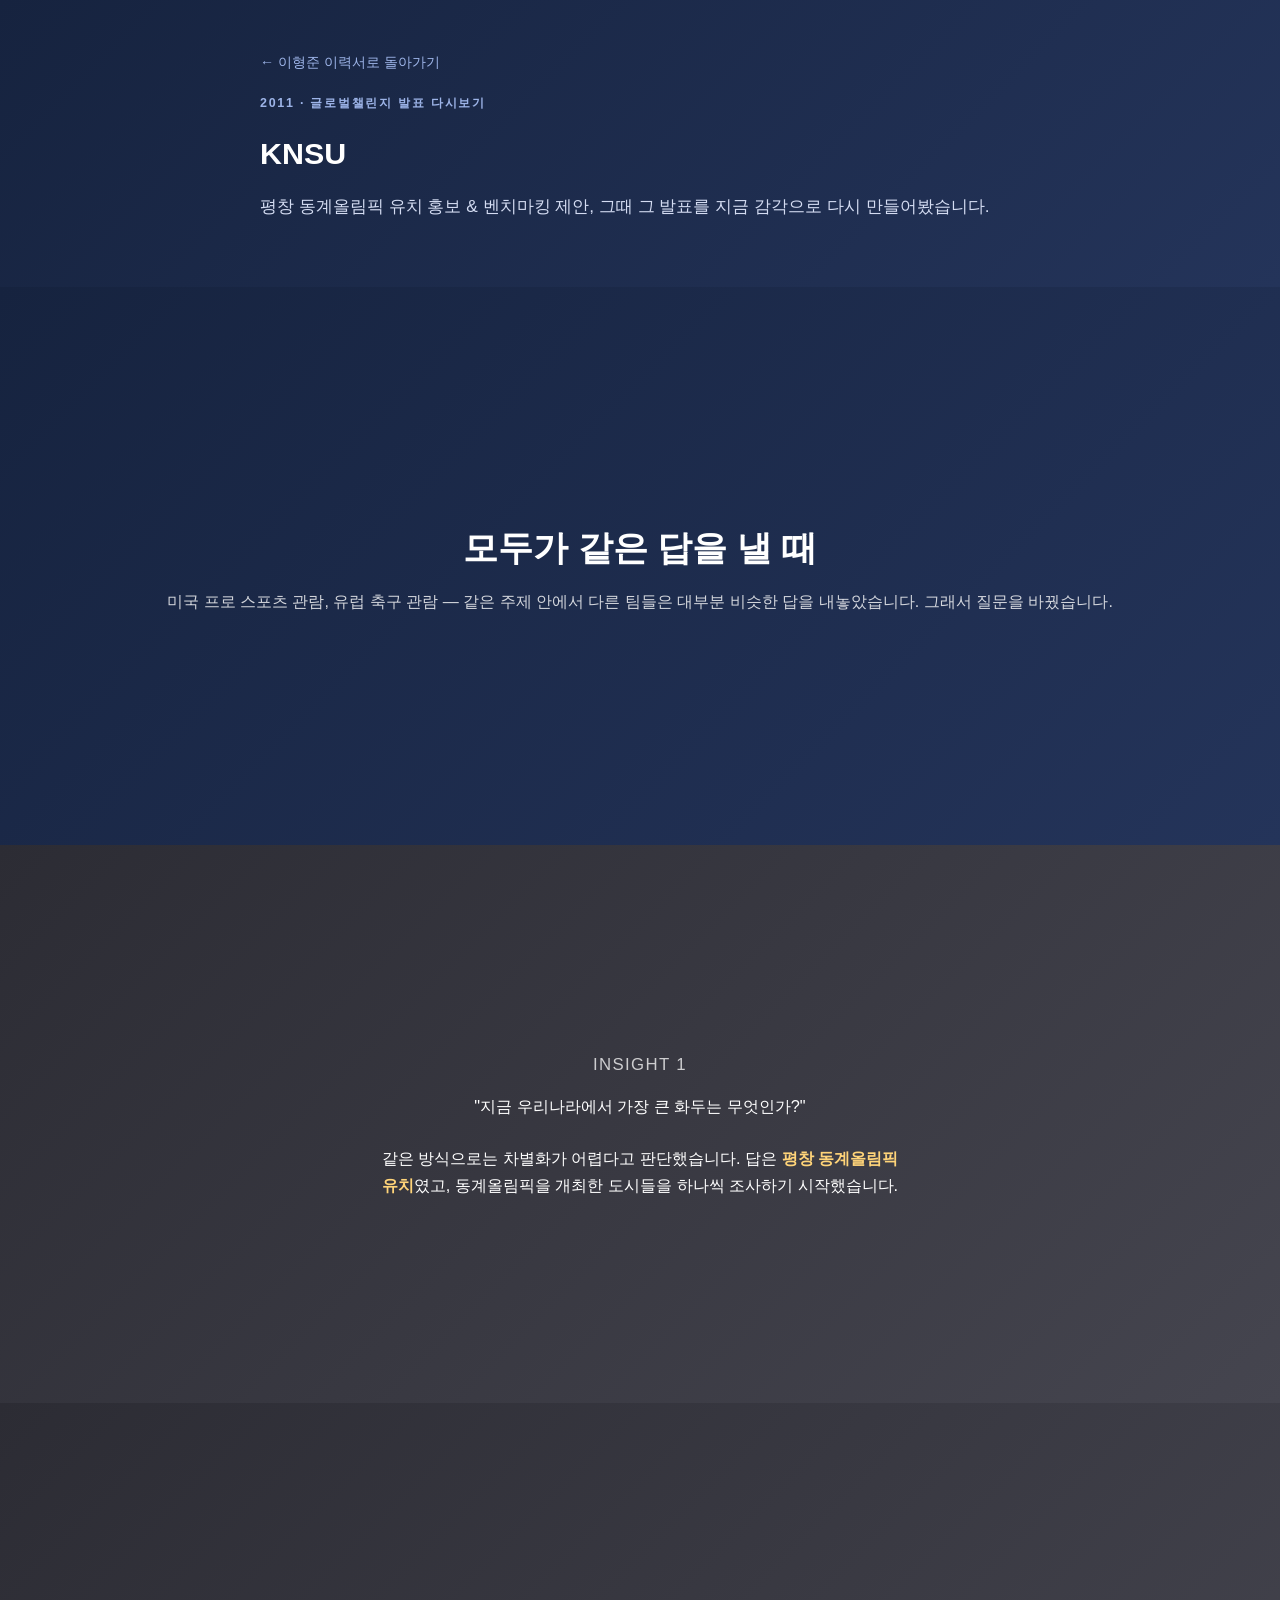
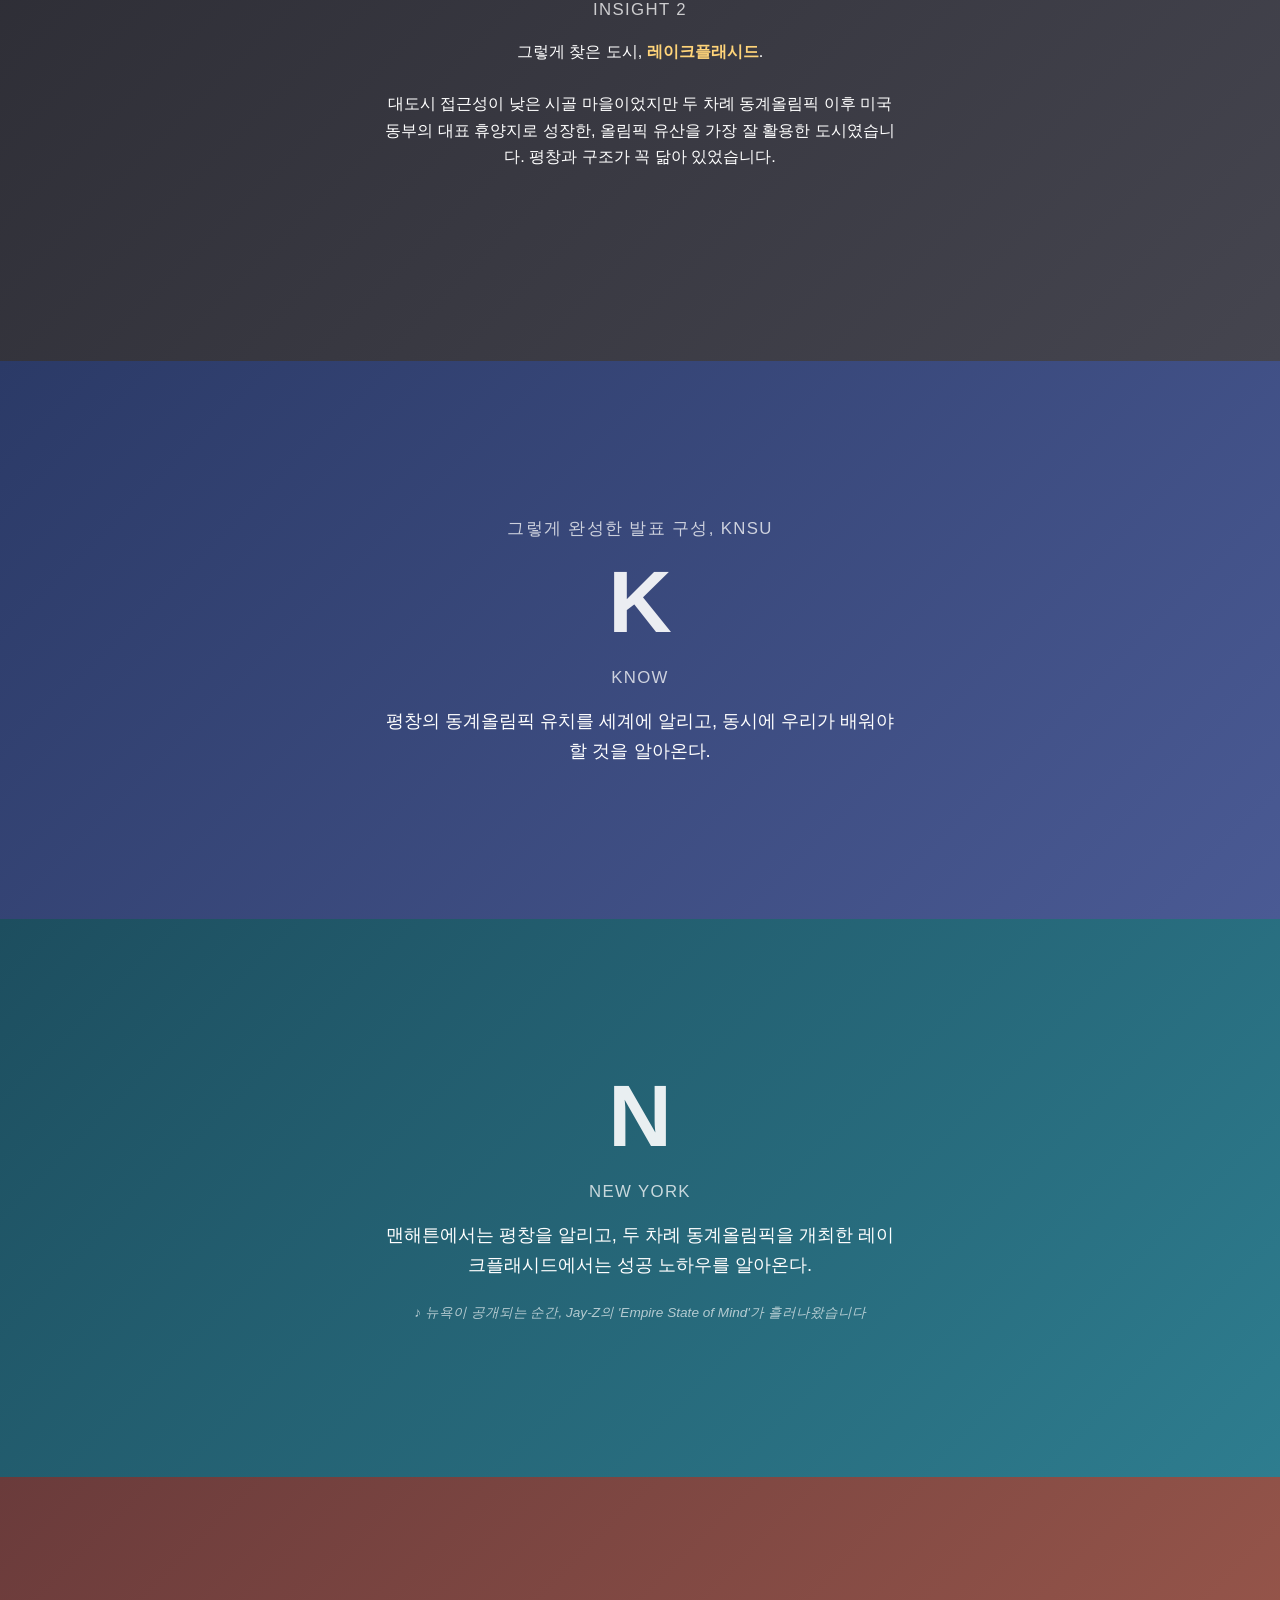
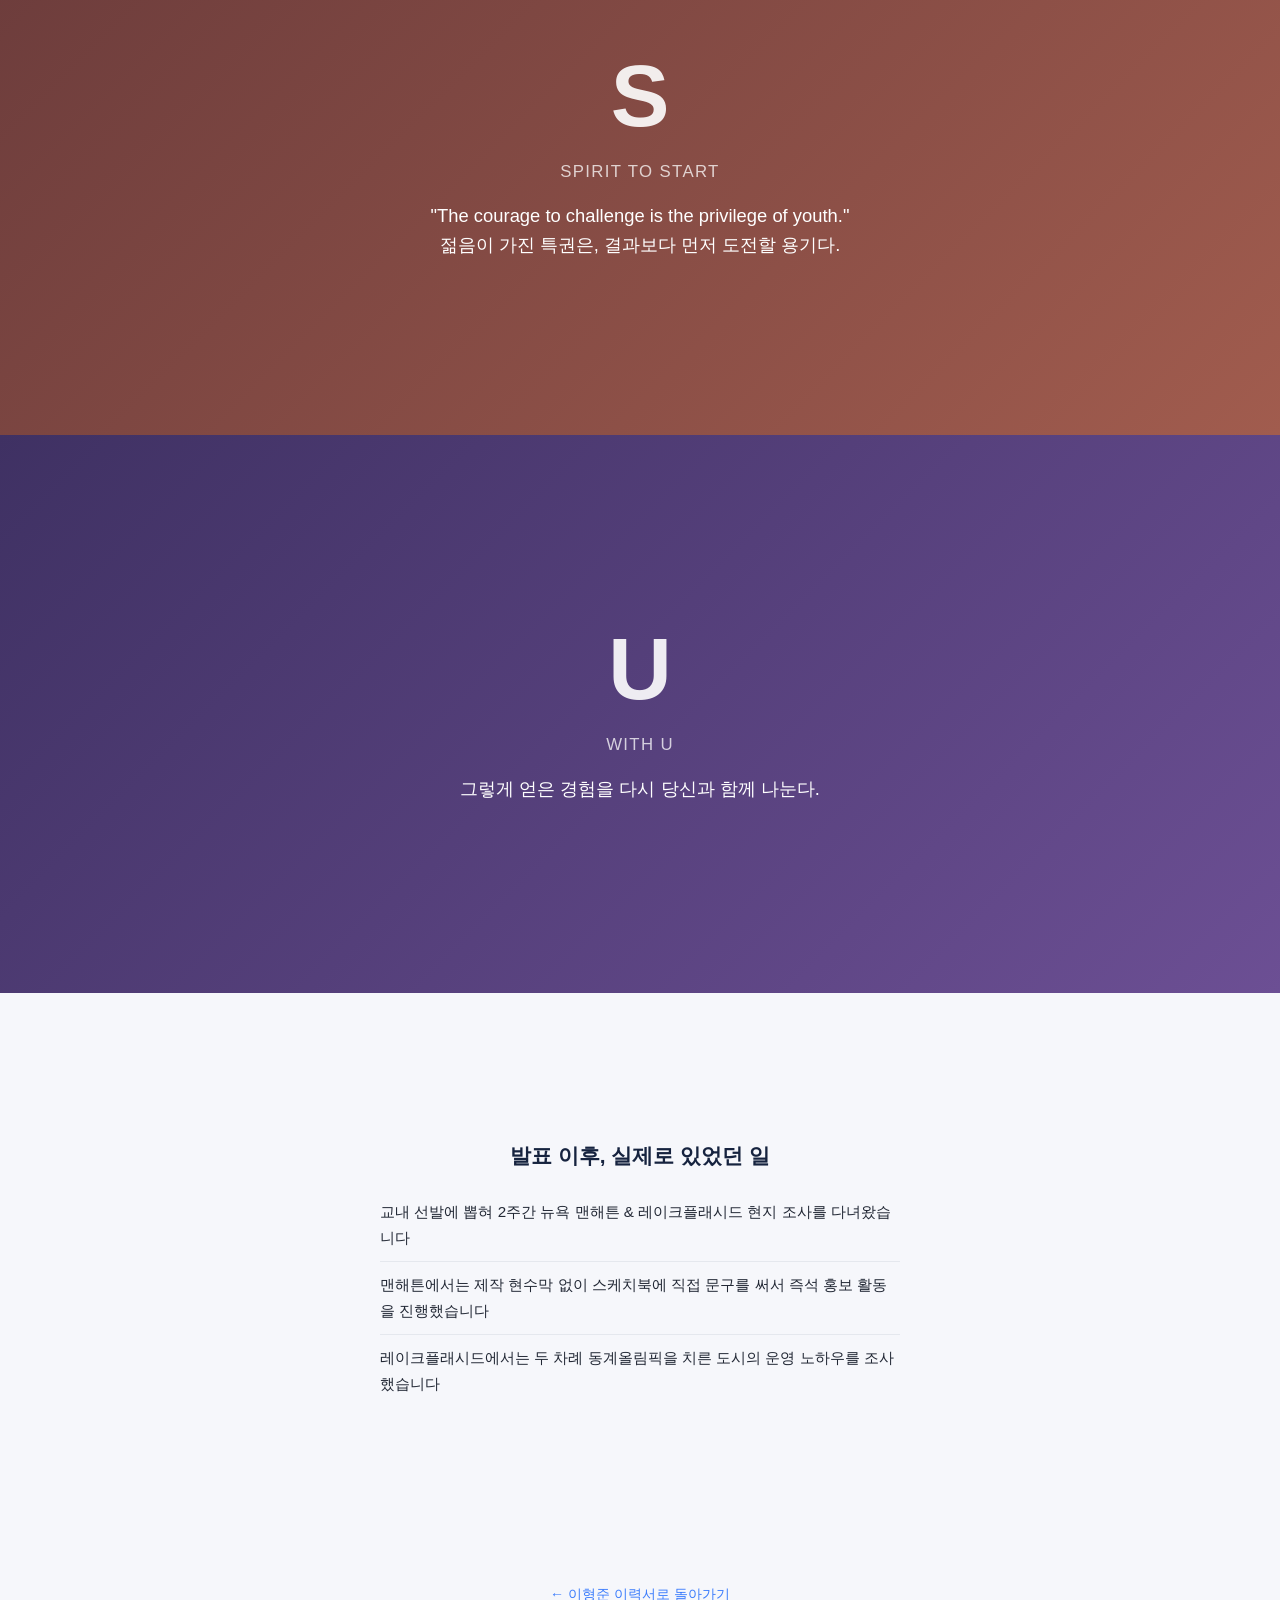
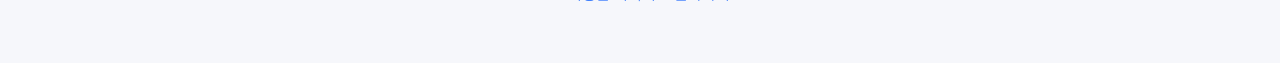
==== projects/knsu-pitch.html @ a3340978 "Insight 1 문단 줄바꿈 어색함 수정 (자연 흐름으로 되돌림) Co-Authored-By: Claude Sonnet 5 <noreply@anthropic.com>" ====
<!DOCTYPE html>
<html lang="ko">
<head>
<meta charset="UTF-8">
<meta name="viewport" content="width=device-width, initial-scale=1.0">
<title>KNSU 발표 다시보기 - 이형준</title>
<link rel="stylesheet" href="../style.css">
<style>
    .slide-deck {
        display: flex;
        flex-direction: column;
    }

    .slide {
        min-height: 62vh;
        display: flex;
        flex-direction: column;
        align-items: center;
        justify-content: center;
        text-align: center;
        padding: 60px 24px;
        color: #fff;
    }

    .slide-letter {
        font-size: 5.5rem;
        font-weight: 900;
        line-height: 1;
        margin-bottom: 18px;
        opacity: 0.9;
    }

    .slide-word {
        font-size: 1.05rem;
        letter-spacing: 0.08em;
        text-transform: uppercase;
        opacity: 0.75;
        margin-bottom: 14px;
    }

    .slide-desc {
        max-width: 520px;
        font-size: 1.15rem;
        line-height: 1.6;
    }

    .slide-caption {
        margin-top: 22px;
        font-size: 0.85rem;
        opacity: 0.65;
        font-style: italic;
    }

    .slide-title {
        background: linear-gradient(135deg, #16233f 0%, #24345a 100%);
    }

    .slide-title h1 {
        font-size: 2.2rem;
        font-weight: 800;
        margin-bottom: 10px;
    }

    .slide-title p {
        opacity: 0.8;
        font-size: 1rem;
    }

    .slide-insight { background: linear-gradient(135deg, #2c2c34 0%, #45454f 100%); }
    .slide-insight .slide-desc { font-size: 1.02rem; }
    .slide-insight .slide-desc strong { color: #ffd479; }

    .slide-k { background: linear-gradient(135deg, #2b3a67 0%, #4a5a94 100%); }
    .slide-n { background: linear-gradient(135deg, #1d4e5f 0%, #2e7d8f 100%); }
    .slide-s { background: linear-gradient(135deg, #6a3b3b 0%, #a15c4e 100%); }
    .slide-u { background: linear-gradient(135deg, #3f3163 0%, #6c4f94 100%); }

    .slide-outro {
        background: var(--bg);
        color: var(--text);
    }

    .slide-outro h2 {
        font-size: 1.3rem;
        color: var(--navy);
        margin-bottom: 16px;
    }

    .slide-outro ul {
        text-align: left;
        max-width: 520px;
        margin: 0 auto;
        list-style: none;
    }

    .slide-outro li {
        padding: 10px 0;
        border-bottom: 1px solid var(--line);
        font-size: 0.95rem;
    }

    .slide-outro li:last-child {
        border-bottom: none;
    }
</style>
</head>
<body>

<header class="hero hero-sub">
    <div class="hero-inner">
        <a href="../index.html" class="back-link">← 이형준 이력서로 돌아가기</a>
        <p class="eyebrow">2011 · 글로벌챌린지 발표 다시보기</p>
        <h1>KNSU</h1>
        <p class="tagline">평창 동계올림픽 유치 홍보 &amp; 벤치마킹 제안, 그때 그 발표를 지금 감각으로 다시 만들어봤습니다.</p>
    </div>
</header>

<main class="slide-deck" style="max-width: none; padding: 0;">

    <section class="slide slide-title">
        <h1>모두가 같은 답을 낼 때</h1>
        <p>미국 프로 스포츠 관람, 유럽 축구 관람 — 같은 주제 안에서 다른 팀들은 대부분 비슷한 답을 내놓았습니다. 그래서 질문을 바꿨습니다.</p>
    </section>

    <section class="slide slide-insight">
        <p class="slide-word">Insight 1</p>
        <p class="slide-desc">
            "지금 우리나라에서 가장 큰 화두는 무엇인가?"<br><br>
            같은 방식으로는 차별화가 어렵다고 판단했습니다. 답은 <strong>평창 동계올림픽 유치</strong>였고,
            동계올림픽을 개최한 도시들을 하나씩 조사하기 시작했습니다.
        </p>
    </section>

    <section class="slide slide-insight">
        <p class="slide-word">Insight 2</p>
        <p class="slide-desc">
            그렇게 찾은 도시, <strong>레이크플래시드</strong>.<br><br>
            대도시 접근성이 낮은 시골 마을이었지만 두 차례 동계올림픽 이후 미국 동부의 대표 휴양지로 성장한,
            올림픽 유산을 가장 잘 활용한 도시였습니다. 평창과 구조가 꼭 닮아 있었습니다.
        </p>
    </section>

    <section class="slide slide-k">
        <p class="slide-word">그렇게 완성한 발표 구성, KNSU</p>
        <div class="slide-letter">K</div>
        <p class="slide-word">Know</p>
        <p class="slide-desc">평창의 동계올림픽 유치를 세계에 알리고, 동시에 우리가 배워야 할 것을 알아온다.</p>
    </section>

    <section class="slide slide-n">
        <div class="slide-letter">N</div>
        <p class="slide-word">New York</p>
        <p class="slide-desc">맨해튼에서는 평창을 알리고, 두 차례 동계올림픽을 개최한 레이크플래시드에서는 성공 노하우를 알아온다.</p>
        <p class="slide-caption">♪ 뉴욕이 공개되는 순간, Jay-Z의 'Empire State of Mind'가 흘러나왔습니다</p>
    </section>

    <section class="slide slide-s">
        <div class="slide-letter">S</div>
        <p class="slide-word">Spirit to Start</p>
        <p class="slide-desc">"The courage to challenge is the privilege of youth."<br>젊음이 가진 특권은, 결과보다 먼저 도전할 용기다.</p>
    </section>

    <section class="slide slide-u">
        <div class="slide-letter">U</div>
        <p class="slide-word">With U</p>
        <p class="slide-desc">그렇게 얻은 경험을 다시 당신과 함께 나눈다.</p>
    </section>

    <section class="slide slide-outro">
        <h2>발표 이후, 실제로 있었던 일</h2>
        <ul>
            <li>교내 선발에 뽑혀 2주간 뉴욕 맨해튼 &amp; 레이크플래시드 현지 조사를 다녀왔습니다</li>
            <li>맨해튼에서는 제작 현수막 없이 스케치북에 직접 문구를 써서 즉석 홍보 활동을 진행했습니다</li>
            <li>레이크플래시드에서는 두 차례 동계올림픽을 치른 도시의 운영 노하우를 조사했습니다</li>
        </ul>
    </section>

</main>

<footer>
    <p><a href="../index.html">← 이형준 이력서로 돌아가기</a></p>
</footer>

</body>
</html>
---- style.css ----
/* style.css */

:root {
    --navy: #16233f;
    --navy-light: #24345a;
    --accent: #3d7dfc;
    --accent-soft: #eaf0ff;
    --text: #222835;
    --muted: #6b7280;
    --line: #e5e8ee;
    --bg: #f6f7fb;
}

* {
    box-sizing: border-box;
    margin: 0;
    padding: 0;
}

body {
    font-family: 'Pretendard', -apple-system, BlinkMacSystemFont, 'Malgun Gothic', sans-serif;
    line-height: 1.7;
    color: var(--text);
    background: var(--bg);
}

main, footer, .hero-inner {
    max-width: 760px;
    margin: 0 auto;
}

/* Hero */
.hero {
    background: linear-gradient(135deg, var(--navy) 0%, var(--navy-light) 100%);
    color: #fff;
    padding: 72px 24px 56px;
}

.eyebrow {
    letter-spacing: 0.14em;
    font-size: 0.78rem;
    font-weight: 700;
    color: #9db4e8;
    margin-bottom: 14px;
}

.hero h1 {
    font-size: 2.4rem;
    font-weight: 800;
    margin-bottom: 12px;
}

.tagline {
    font-size: 1.08rem;
    color: #d4dcf2;
    margin-bottom: 26px;
}

.contact-row {
    display: flex;
    flex-wrap: wrap;
    gap: 10px;
}

.contact-pill {
    display: inline-block;
    background: rgba(255,255,255,0.1);
    border: 1px solid rgba(255,255,255,0.25);
    color: #fff;
    text-decoration: none;
    padding: 8px 16px;
    border-radius: 999px;
    font-size: 0.9rem;
    transition: background 0.2s;
}

.contact-pill:hover {
    background: rgba(255,255,255,0.22);
}

/* Sub-page hero (project detail pages) */
.hero-sub {
    padding: 48px 24px 40px;
}

.back-link {
    display: inline-block;
    color: #9db4e8;
    text-decoration: none;
    font-size: 0.88rem;
    margin-bottom: 18px;
}

.back-link:hover {
    color: #fff;
}

.hero-sub h1 {
    font-size: 1.9rem;
}

/* Feature list (project detail pages) */
.feature-list {
    list-style: none;
    display: flex;
    flex-direction: column;
    gap: 14px;
}

.feature-list li {
    background: #fff;
    border: 1px solid var(--line);
    border-radius: 10px;
    padding: 16px 18px;
    font-size: 0.92rem;
    color: var(--text);
}

.feature-list li strong {
    display: block;
    color: var(--navy);
    margin-bottom: 6px;
    font-size: 0.98rem;
}

.project-image {
    width: 100%;
    height: auto;
    border-radius: 10px;
    border: 1px solid var(--line);
    margin-top: 16px;
}

/* Sections */
main {
    padding: 48px 24px 20px;
}

.section {
    margin-bottom: 52px;
}

.section h2 {
    font-size: 1.3rem;
    font-weight: 800;
    color: var(--navy);
    margin-bottom: 20px;
    padding-bottom: 10px;
    border-bottom: 2px solid var(--line);
}

.lead {
    color: var(--text);
    margin-bottom: 16px;
    font-size: 1rem;
}

.lead:last-child {
    margin-bottom: 0;
}

/* Skill tags */
.tag-list {
    list-style: none;
    display: flex;
    flex-wrap: wrap;
    gap: 10px;
}

.tag-list li {
    background: var(--accent-soft);
    color: var(--accent);
    font-weight: 600;
    font-size: 0.88rem;
    padding: 8px 14px;
    border-radius: 8px;
}

/* Project cards */
.card-grid {
    display: grid;
    grid-template-columns: repeat(2, 1fr);
    gap: 18px;
}

.card {
    background: #fff;
    border: 1px solid var(--line);
    border-radius: 12px;
    padding: 24px;
}

.card-tag {
    font-size: 0.76rem;
    font-weight: 700;
    color: var(--accent);
    text-transform: uppercase;
    letter-spacing: 0.04em;
    margin-bottom: 10px;
}

.card h3 {
    font-size: 1.08rem;
    margin-bottom: 10px;
    color: var(--navy);
}

.card p {
    font-size: 0.92rem;
    color: var(--muted);
    margin-bottom: 14px;
}

.card-link {
    color: var(--accent);
    text-decoration: none;
    font-weight: 600;
    font-size: 0.9rem;
}

.card-link:hover {
    text-decoration: underline;
}

/* Timeline */
.timeline {
    list-style: none;
    position: relative;
    padding-left: 28px;
    border-left: 2px solid var(--line);
}

.timeline-item {
    position: relative;
    padding-bottom: 36px;
}

.timeline-item:last-child {
    padding-bottom: 0;
}

.timeline-item::before {
    content: '';
    position: absolute;
    left: -34px;
    top: 4px;
    width: 10px;
    height: 10px;
    border-radius: 50%;
    background: var(--accent);
    border: 2px solid #fff;
    box-shadow: 0 0 0 2px var(--accent);
}

.timeline-origin::before {
    background: var(--muted);
    box-shadow: 0 0 0 2px var(--muted);
}

.timeline-date {
    font-size: 0.84rem;
    font-weight: 700;
    color: var(--muted);
    margin-bottom: 6px;
}

.sub-date {
    font-weight: 400;
    font-size: 0.78rem;
}

.timeline-body h3 {
    font-size: 1.08rem;
    color: var(--navy);
    margin-bottom: 10px;
}

.timeline-body h3 span {
    font-weight: 400;
    color: var(--muted);
    font-size: 0.9rem;
}

.timeline-body p {
    font-size: 0.92rem;
    color: var(--text);
}

.timeline-body .highlight {
    display: inline-block;
    background: var(--accent-soft);
    color: var(--accent);
    font-weight: 700;
    font-size: 0.84rem;
    padding: 4px 10px;
    border-radius: 6px;
    margin-bottom: 10px;
}

.timeline-body ul {
    margin-left: 18px;
    font-size: 0.92rem;
    color: var(--text);
}

.timeline-body ul li {
    margin-bottom: 6px;
}

/* Plain lists */
.plain-list {
    list-style: none;
}

.plain-list li {
    padding: 10px 0;
    border-bottom: 1px solid var(--line);
    font-size: 0.95rem;
}

.plain-list li:last-child {
    border-bottom: none;
}

.muted {
    color: var(--muted);
    font-size: 0.88rem;
}

.activity-desc {
    margin-top: 8px;
    font-size: 0.9rem;
    color: var(--text);
}

.activity-meta {
    margin-top: 12px;
    display: flex;
    flex-direction: column;
    gap: 6px;
}

.activity-meta div {
    display: flex;
    gap: 12px;
    font-size: 0.9rem;
}

.activity-meta dt {
    flex: 0 0 64px;
    color: var(--muted);
    font-weight: 700;
}

.activity-meta dd {
    color: var(--text);
}

/* Footer */
footer {
    text-align: center;
    padding: 32px 24px 56px;
    color: var(--muted);
    font-size: 0.88rem;
}

footer a {
    color: var(--accent);
    text-decoration: none;
}

/* Responsive */
@media screen and (max-width: 640px) {
    .hero {
        padding: 52px 20px 40px;
    }

    .hero h1 {
        font-size: 2rem;
    }

    main {
        padding: 36px 20px 10px;
    }

    .card-grid {
        grid-template-columns: 1fr;
    }
}
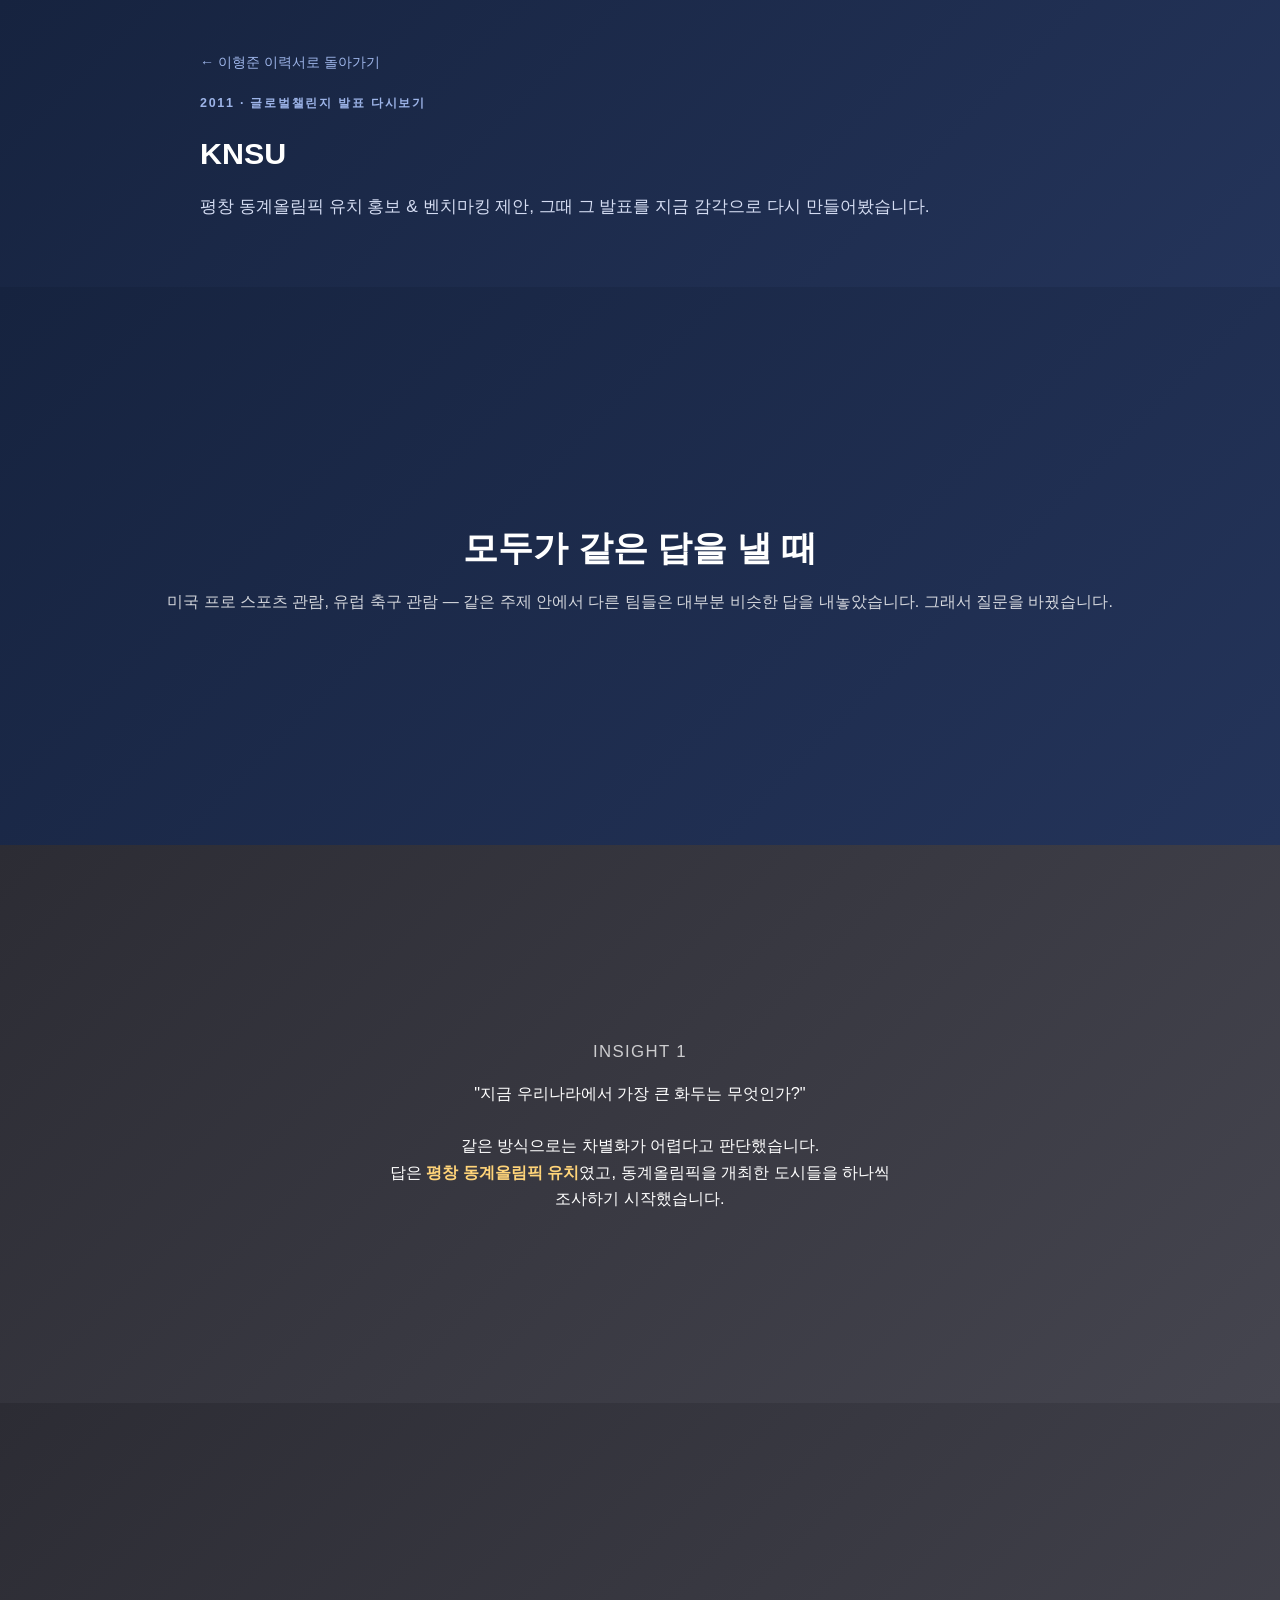
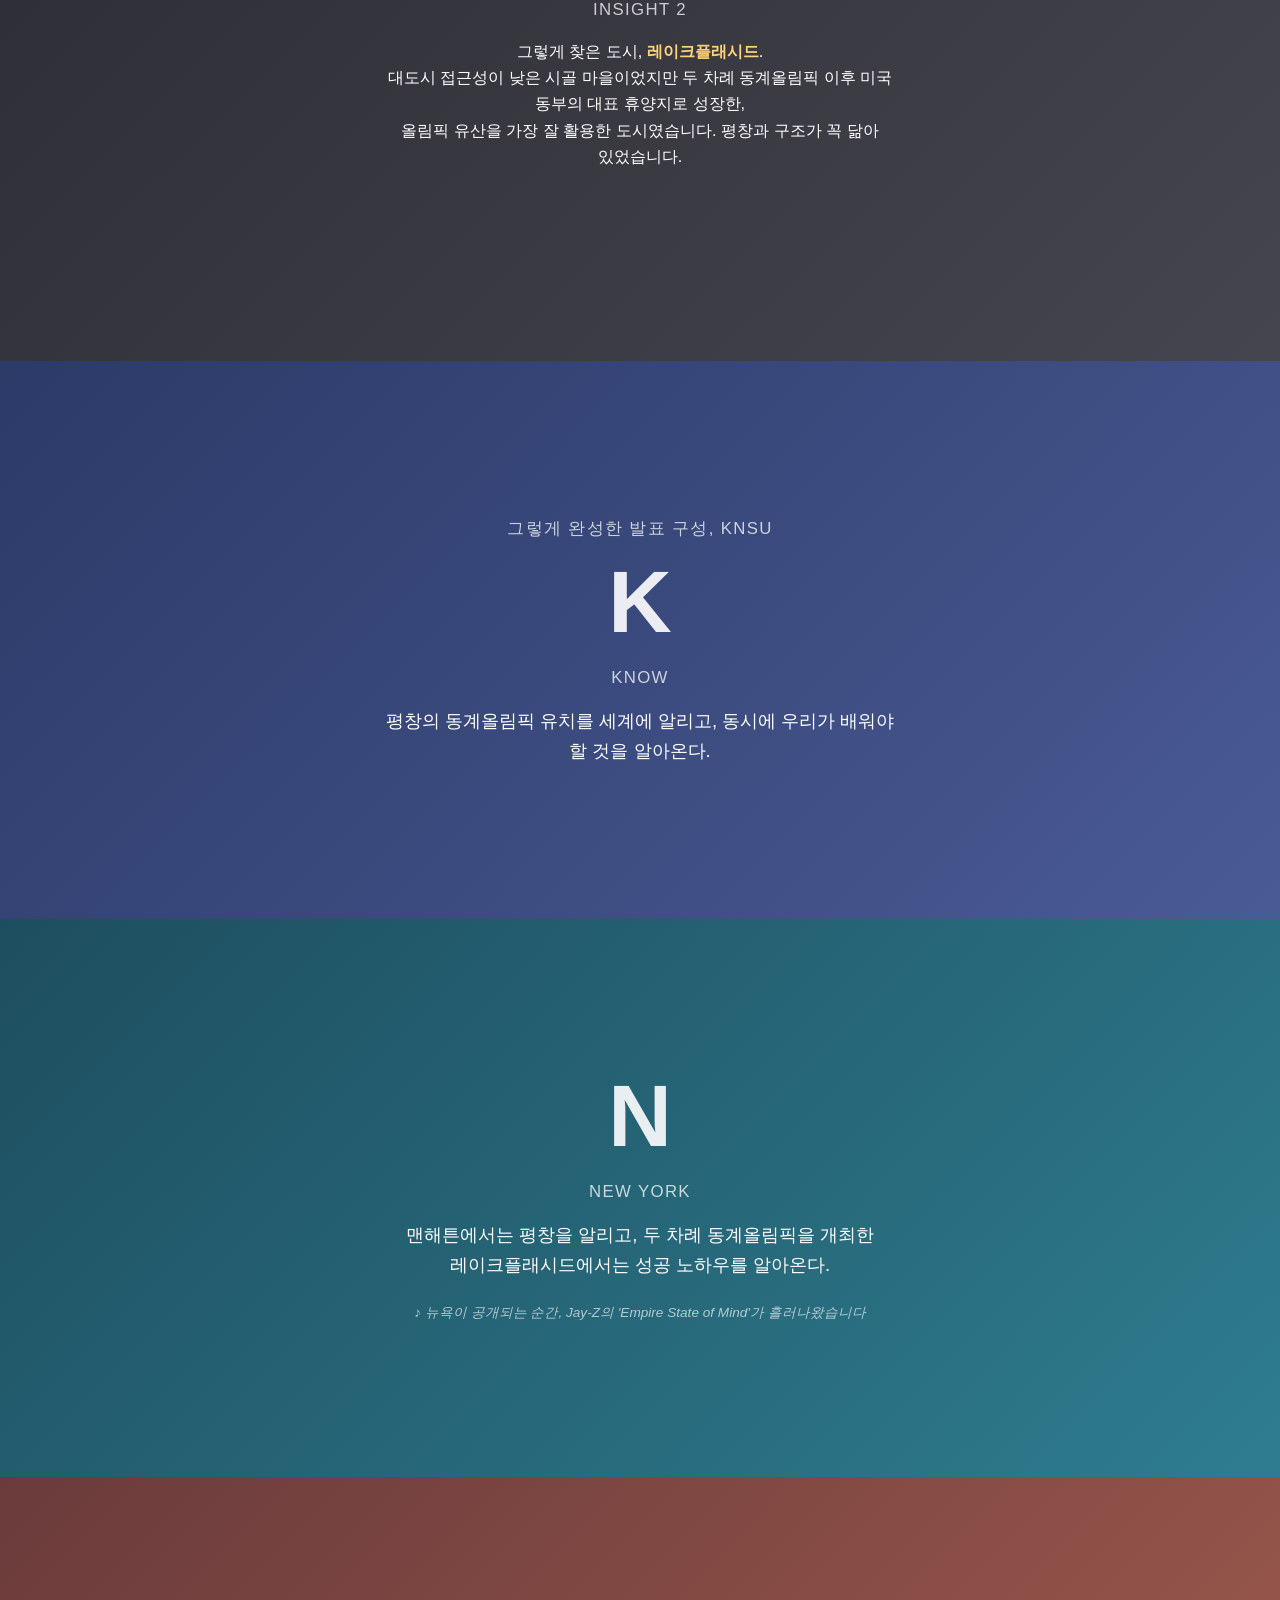
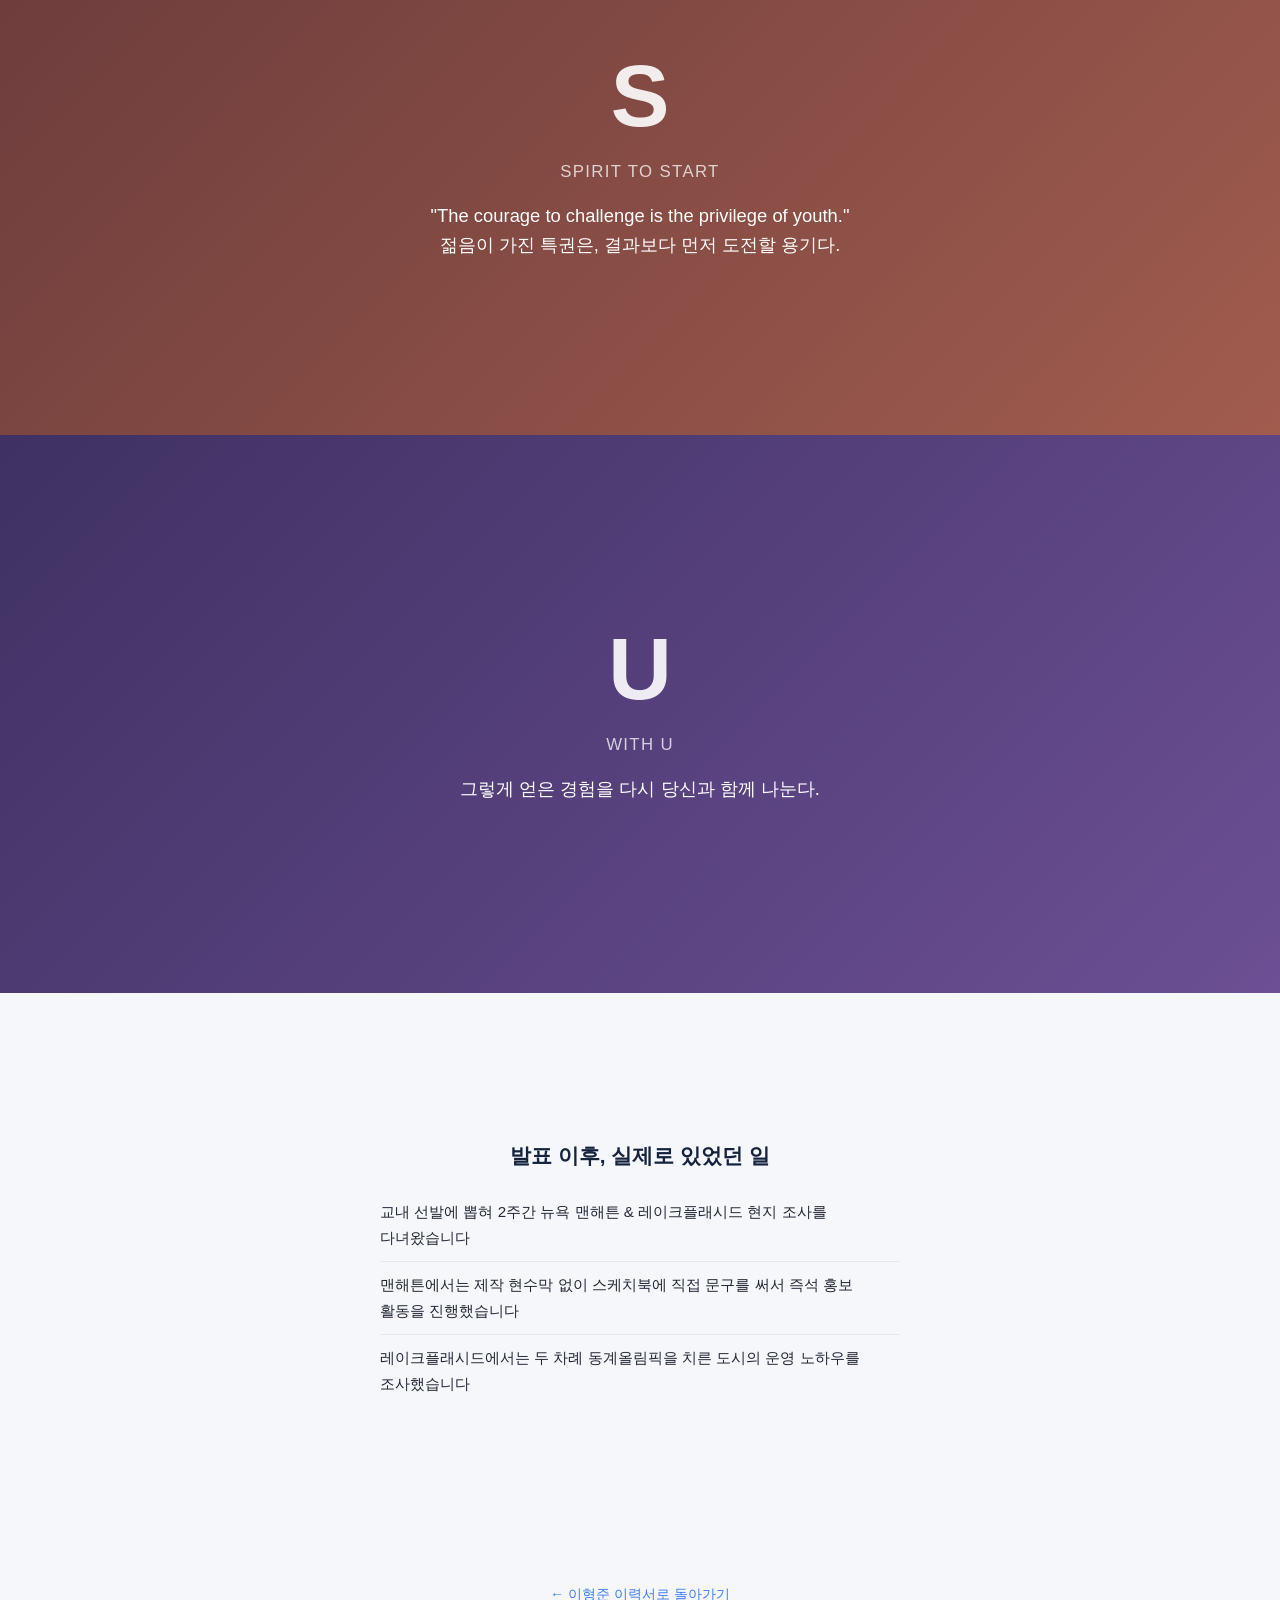
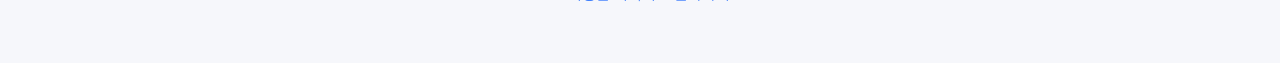
==== commit eeb9c426: "Update knsu-pitch.html" ====
--- a/projects/knsu-pitch.html
+++ b/projects/knsu-pitch.html
@@ -126,7 +126,7 @@
         <p class="slide-word">Insight 1</p>
         <p class="slide-desc">
             "지금 우리나라에서 가장 큰 화두는 무엇인가?"<br><br>
-            같은 방식으로는 차별화가 어렵다고 판단했습니다. 답은 <strong>평창 동계올림픽 유치</strong>였고,
+            같은 방식으로는 차별화가 어렵다고 판단했습니다. <br>답은 <strong>평창 동계올림픽 유치</strong>였고,
             동계올림픽을 개최한 도시들을 하나씩 조사하기 시작했습니다.
         </p>
     </section>
@@ -134,8 +134,7 @@
     <section class="slide slide-insight">
         <p class="slide-word">Insight 2</p>
         <p class="slide-desc">
-            그렇게 찾은 도시, <strong>레이크플래시드</strong>.<br><br>
-            대도시 접근성이 낮은 시골 마을이었지만 두 차례 동계올림픽 이후 미국 동부의 대표 휴양지로 성장한,
+            그렇게 찾은 도시, <strong>레이크플래시드</strong>.<br> 대도시 접근성이 낮은 시골 마을이었지만 두 차례 동계올림픽 이후 미국 동부의 대표 휴양지로 성장한,<br>
             올림픽 유산을 가장 잘 활용한 도시였습니다. 평창과 구조가 꼭 닮아 있었습니다.
         </p>
     </section>
--- a/style.css
+++ b/style.css
@@ -22,10 +22,12 @@
     line-height: 1.7;
     color: var(--text);
     background: var(--bg);
+    word-break: keep-all;
+    overflow-wrap: break-word;
 }
 
 main, footer, .hero-inner {
-    max-width: 760px;
+    max-width: 880px;
     margin: 0 auto;
 }
 
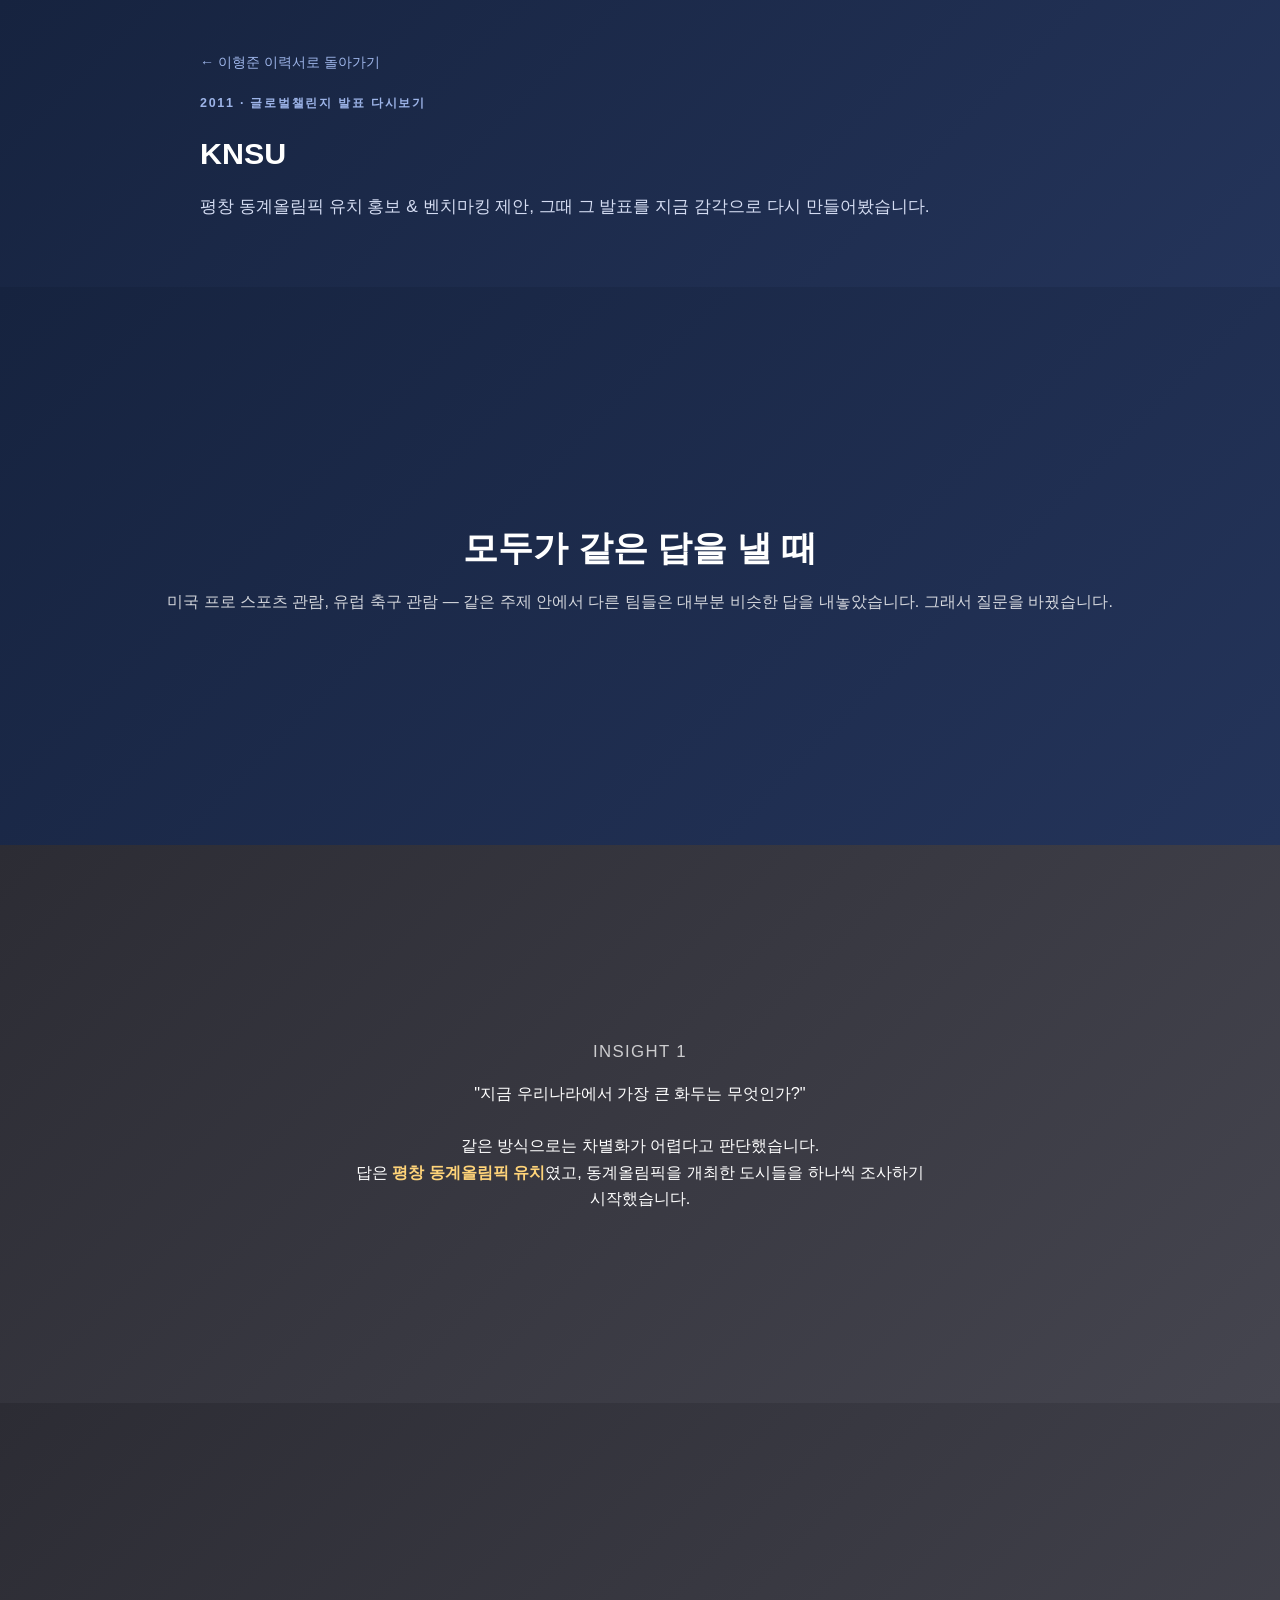
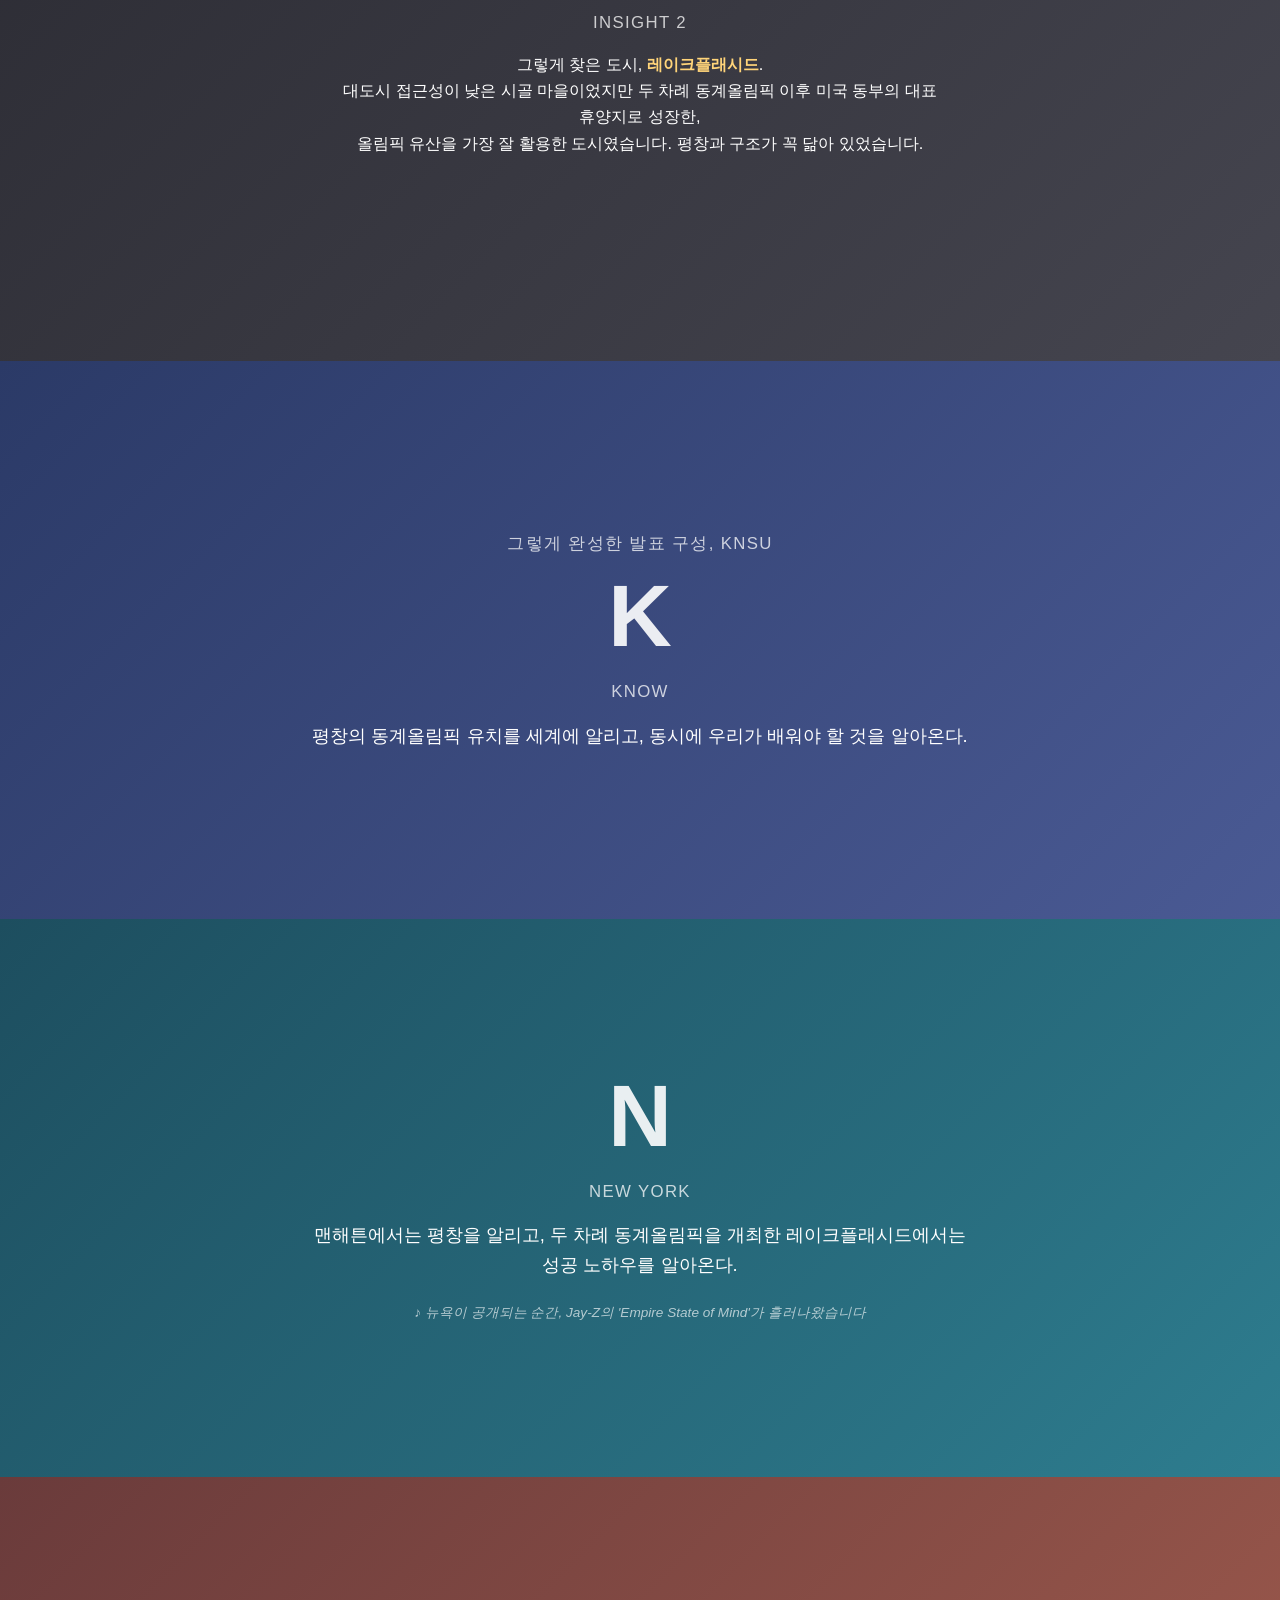
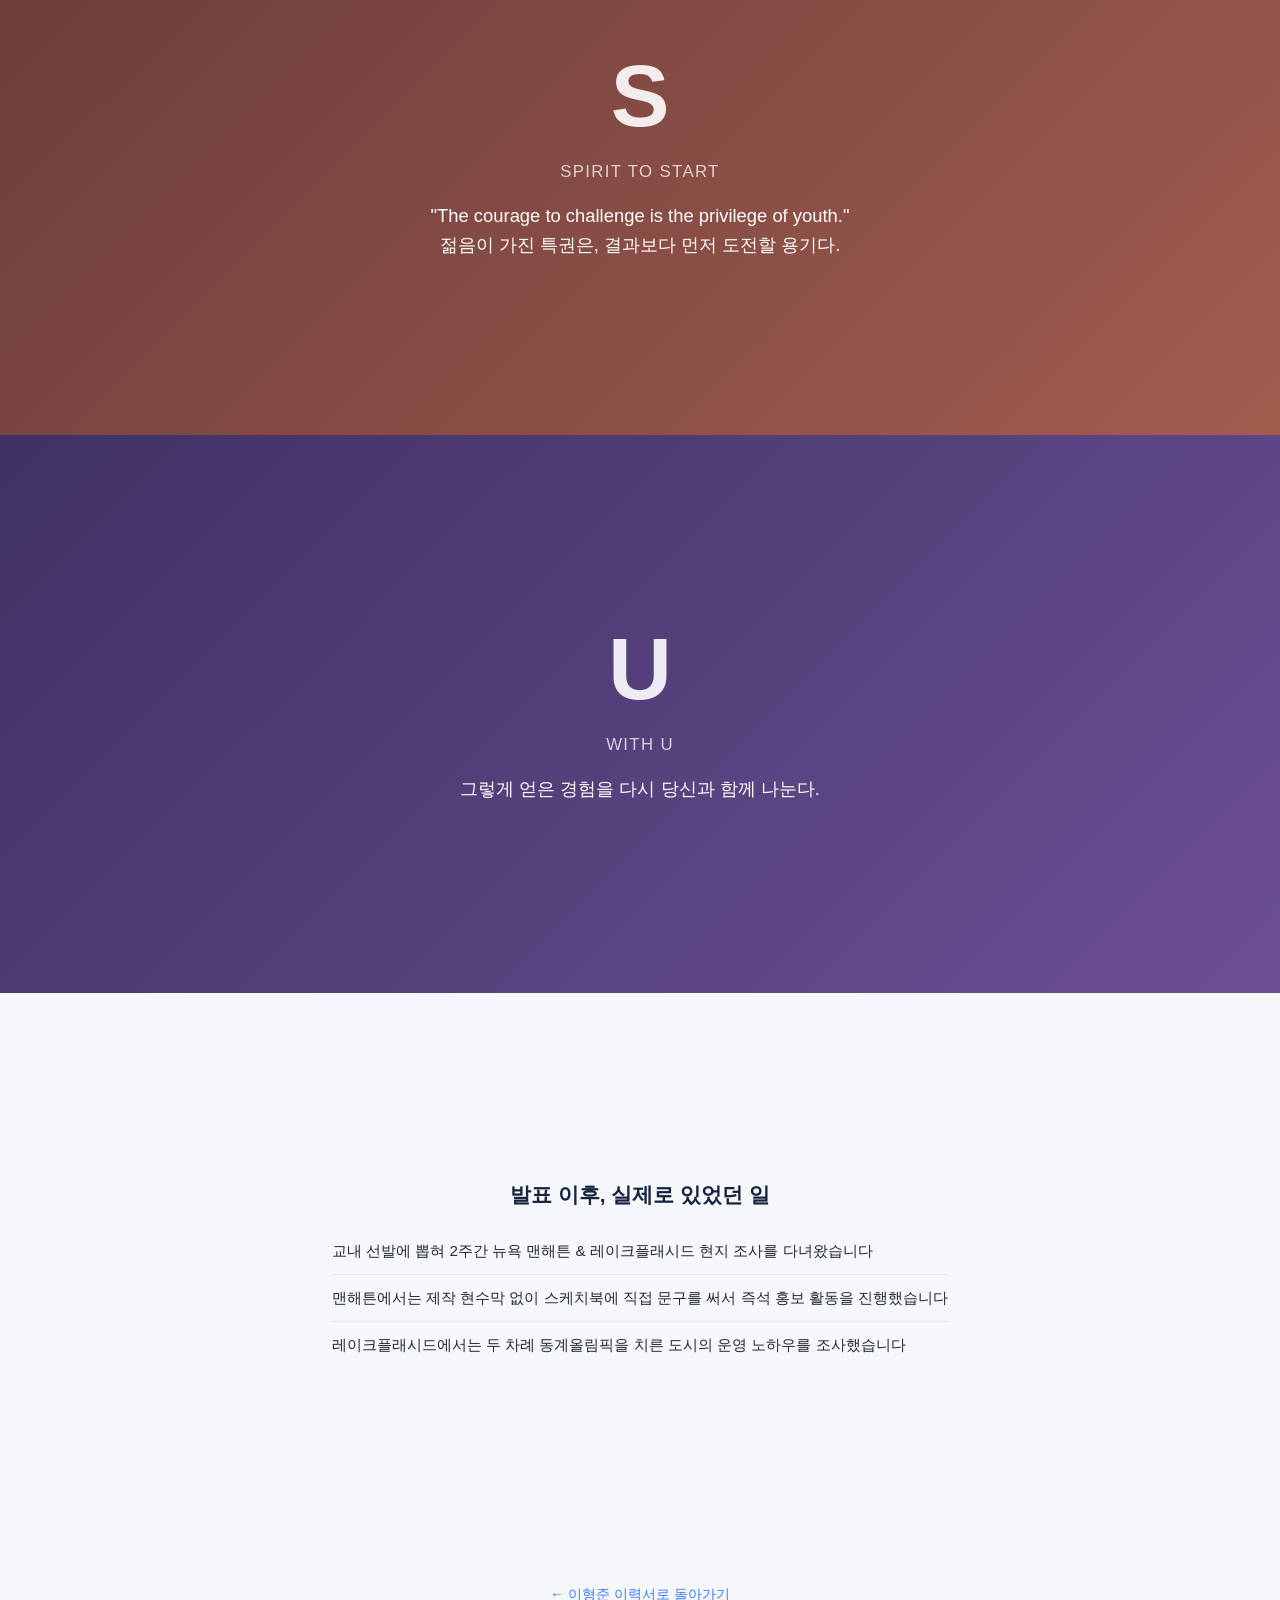
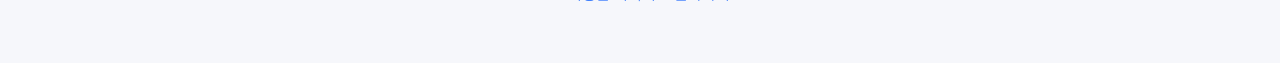
==== commit 0806e159: "Update knsu-pitch.html" ====
--- a/projects/knsu-pitch.html
+++ b/projects/knsu-pitch.html
@@ -39,7 +39,7 @@
     }
 
     .slide-desc {
-        max-width: 520px;
+        max-width: 660px;
         font-size: 1.15rem;
         line-height: 1.6;
     }
@@ -88,7 +88,7 @@
 
     .slide-outro ul {
         text-align: left;
-        max-width: 520px;
+        max-width: 660px;
         margin: 0 auto;
         list-style: none;
     }
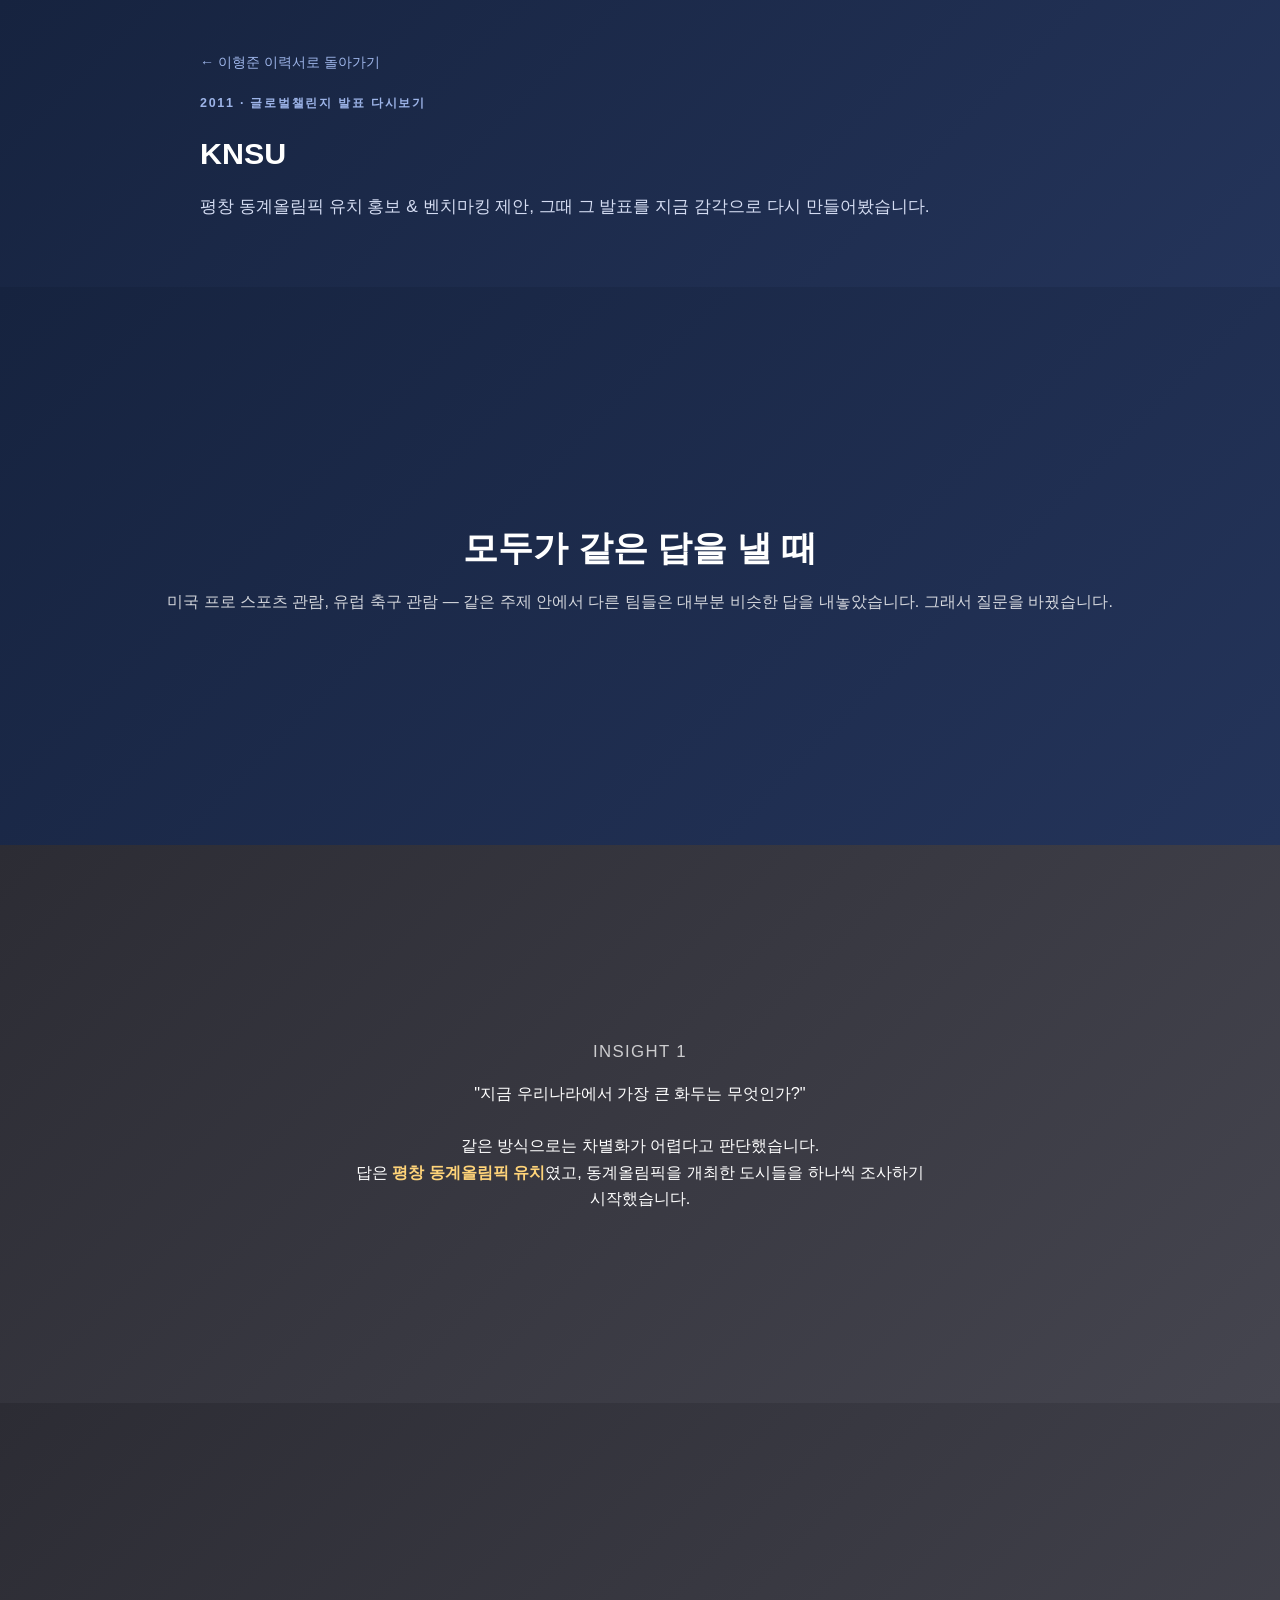
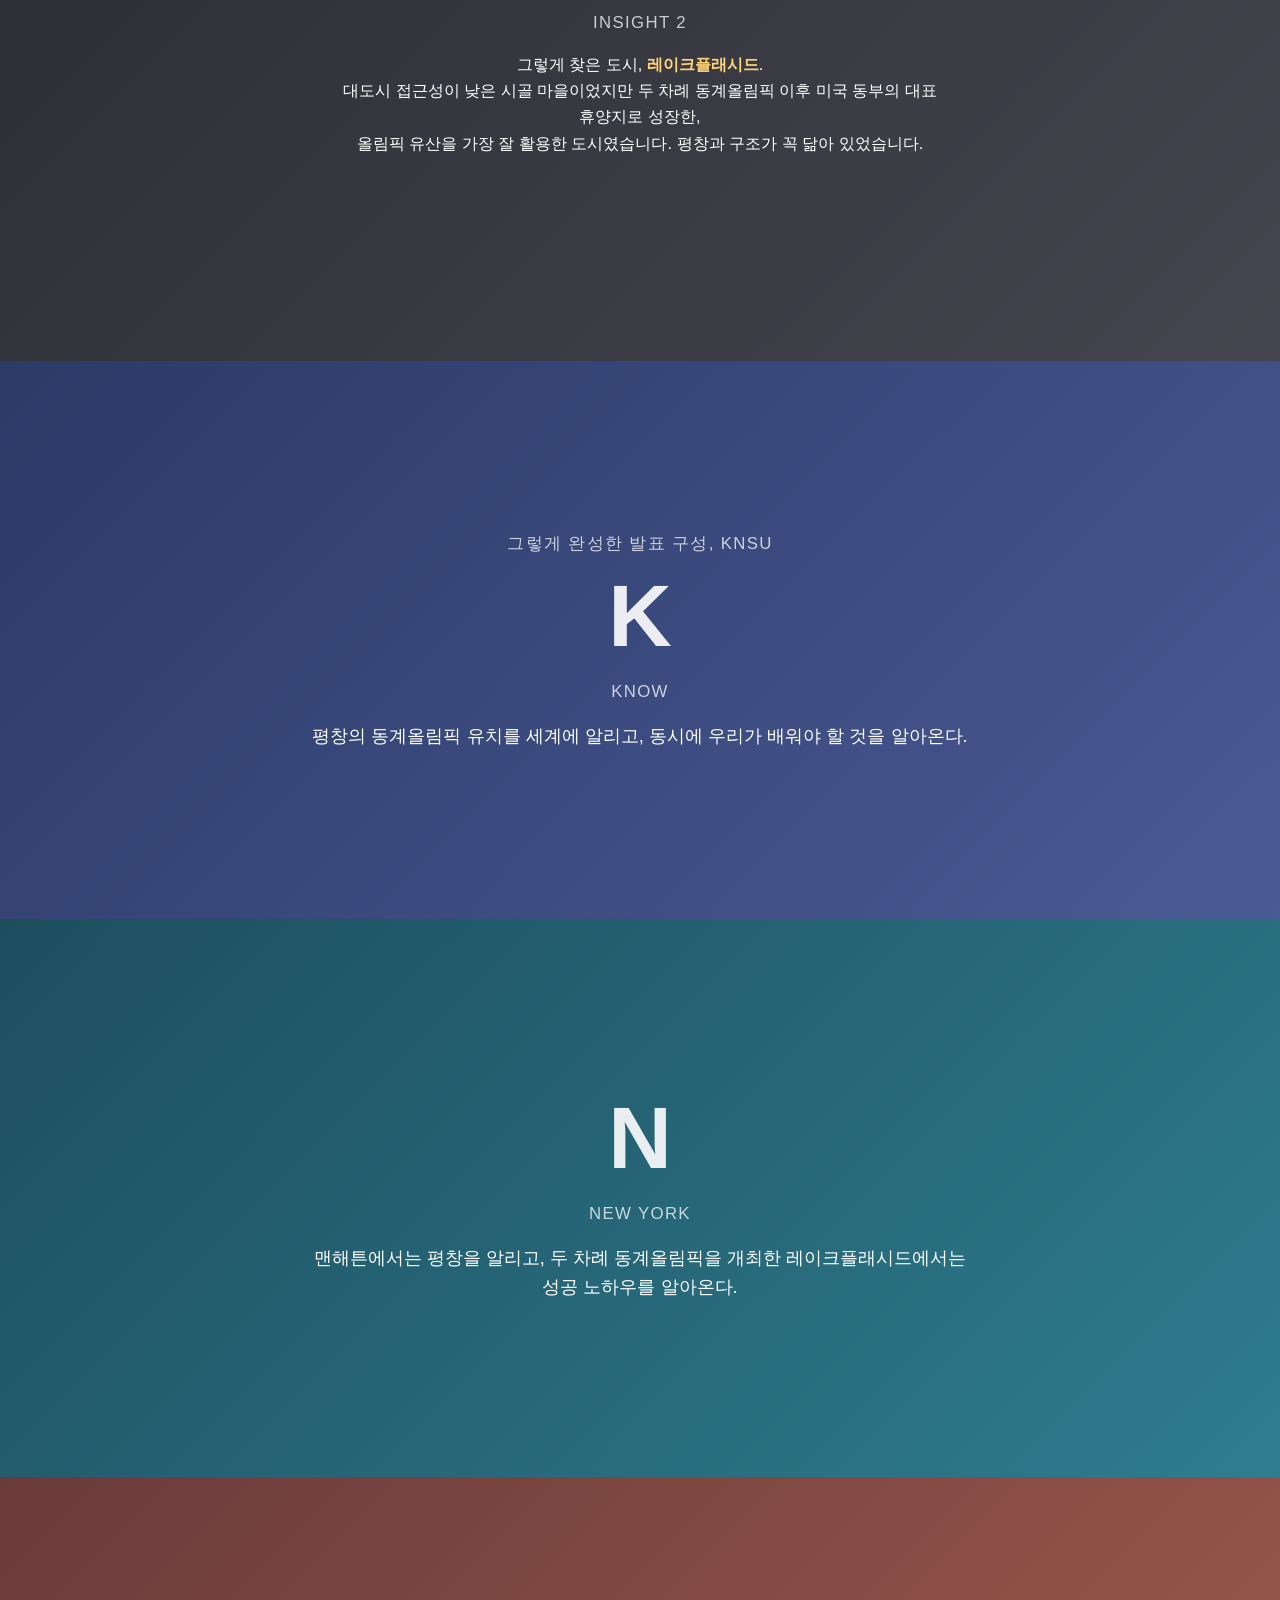
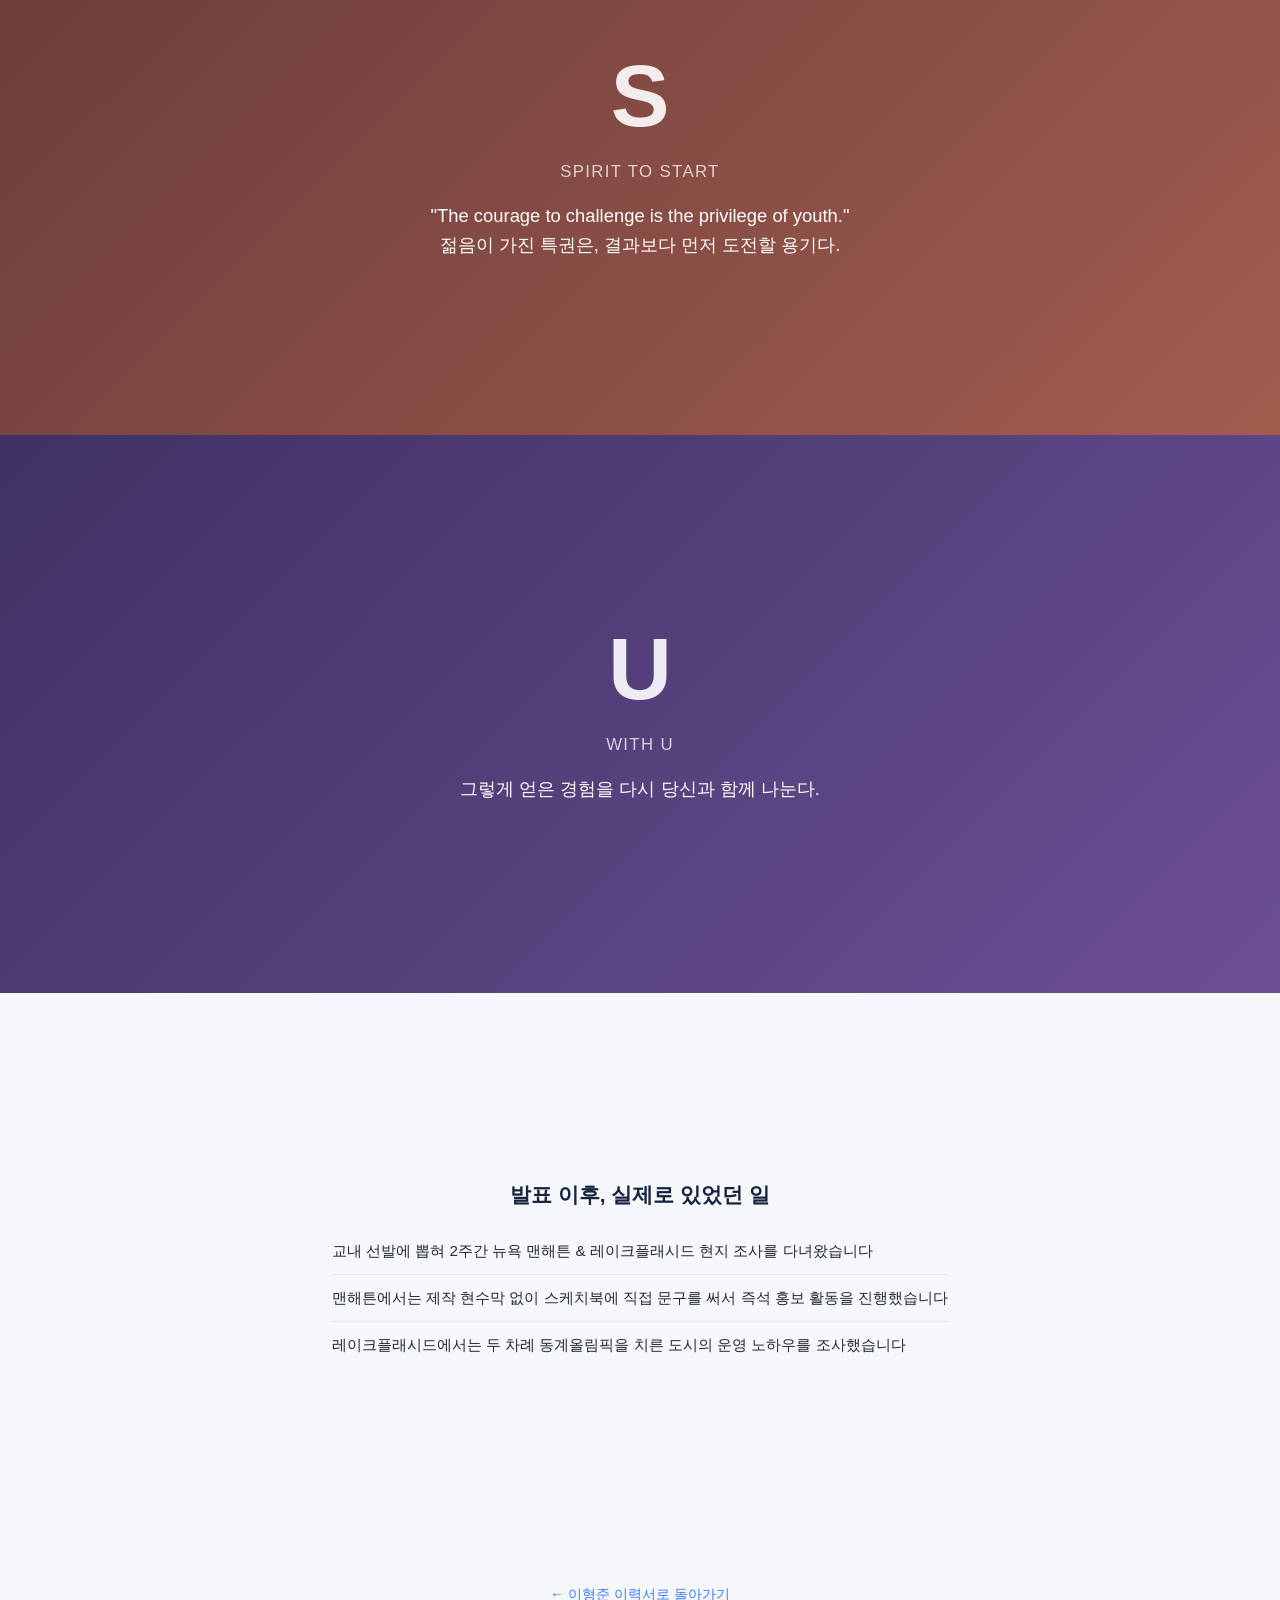
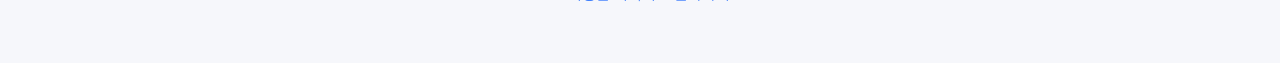
==== commit c166fcaf: "Remove caption from New York slide" ====
--- a/projects/knsu-pitch.html
+++ b/projects/knsu-pitch.html
@@ -150,7 +150,6 @@
         <div class="slide-letter">N</div>
         <p class="slide-word">New York</p>
         <p class="slide-desc">맨해튼에서는 평창을 알리고, 두 차례 동계올림픽을 개최한 레이크플래시드에서는 성공 노하우를 알아온다.</p>
-        <p class="slide-caption">♪ 뉴욕이 공개되는 순간, Jay-Z의 'Empire State of Mind'가 흘러나왔습니다</p>
     </section>
 
     <section class="slide slide-s">
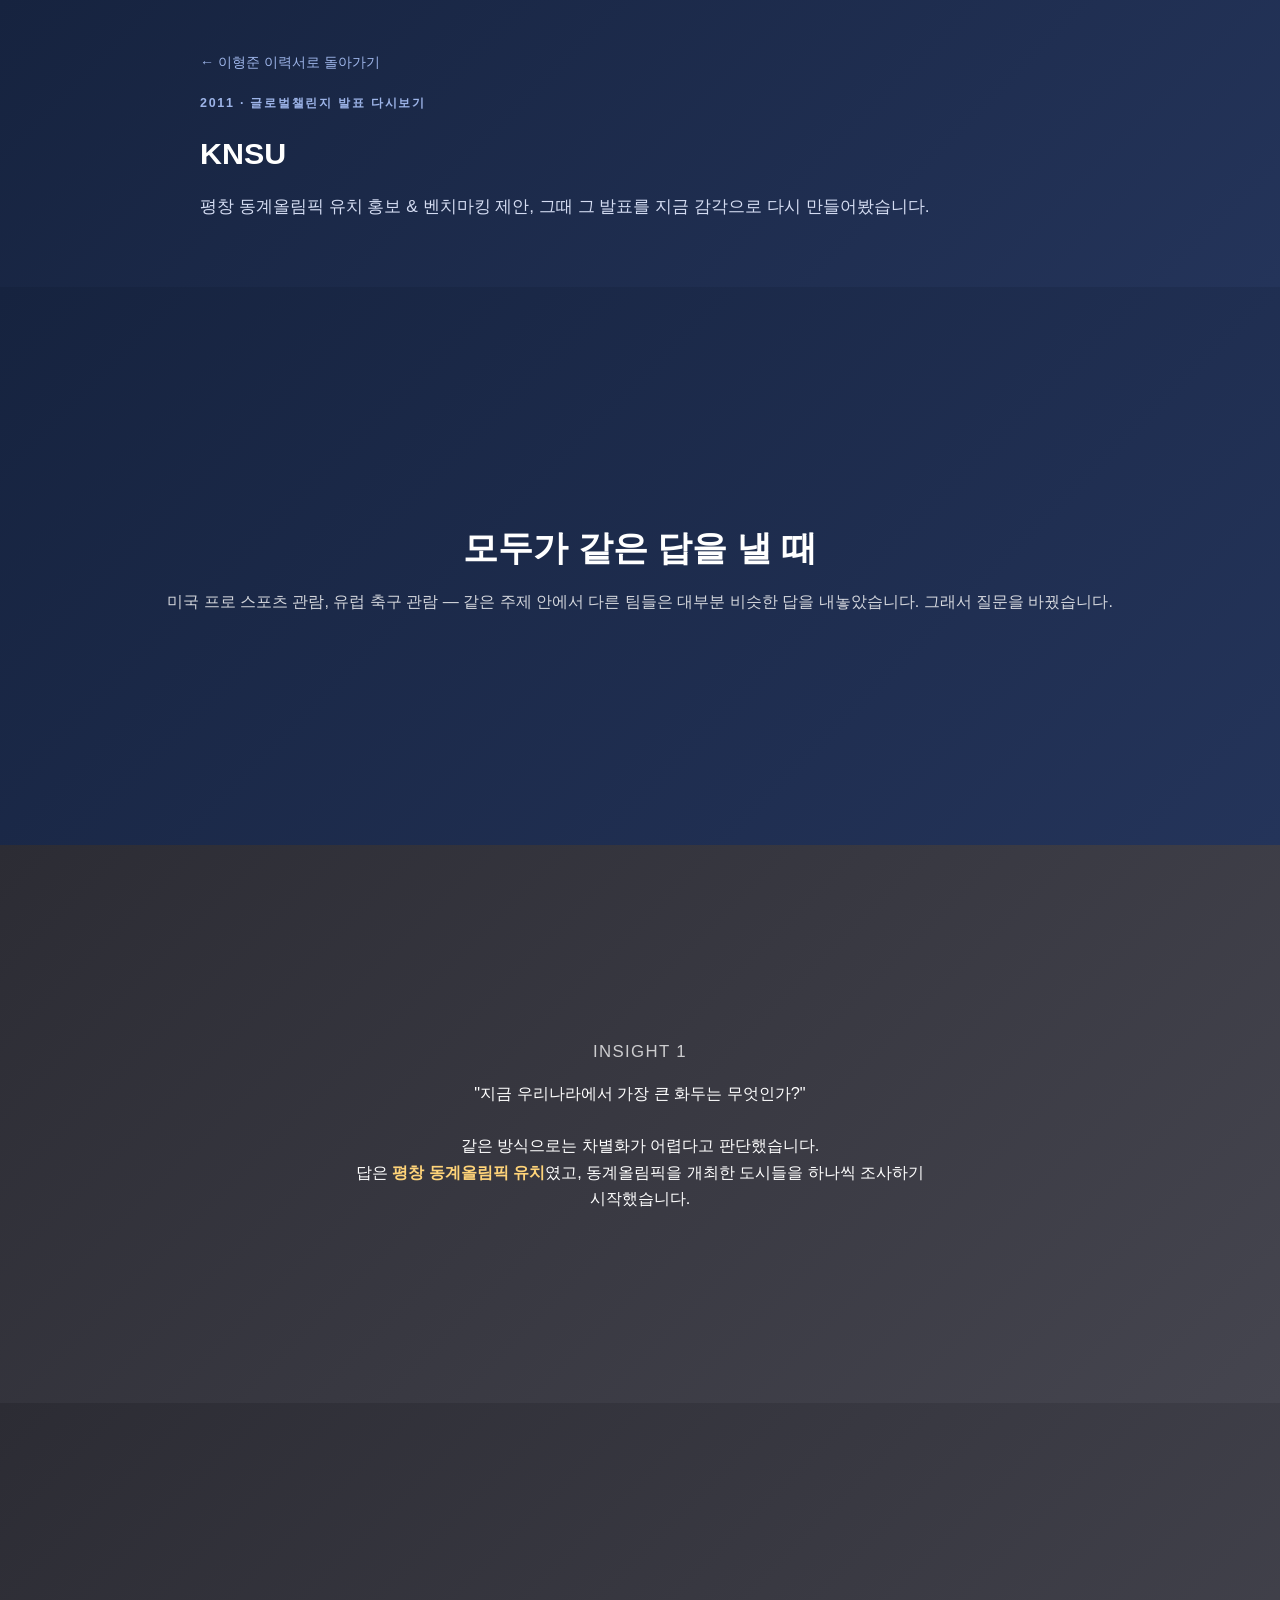
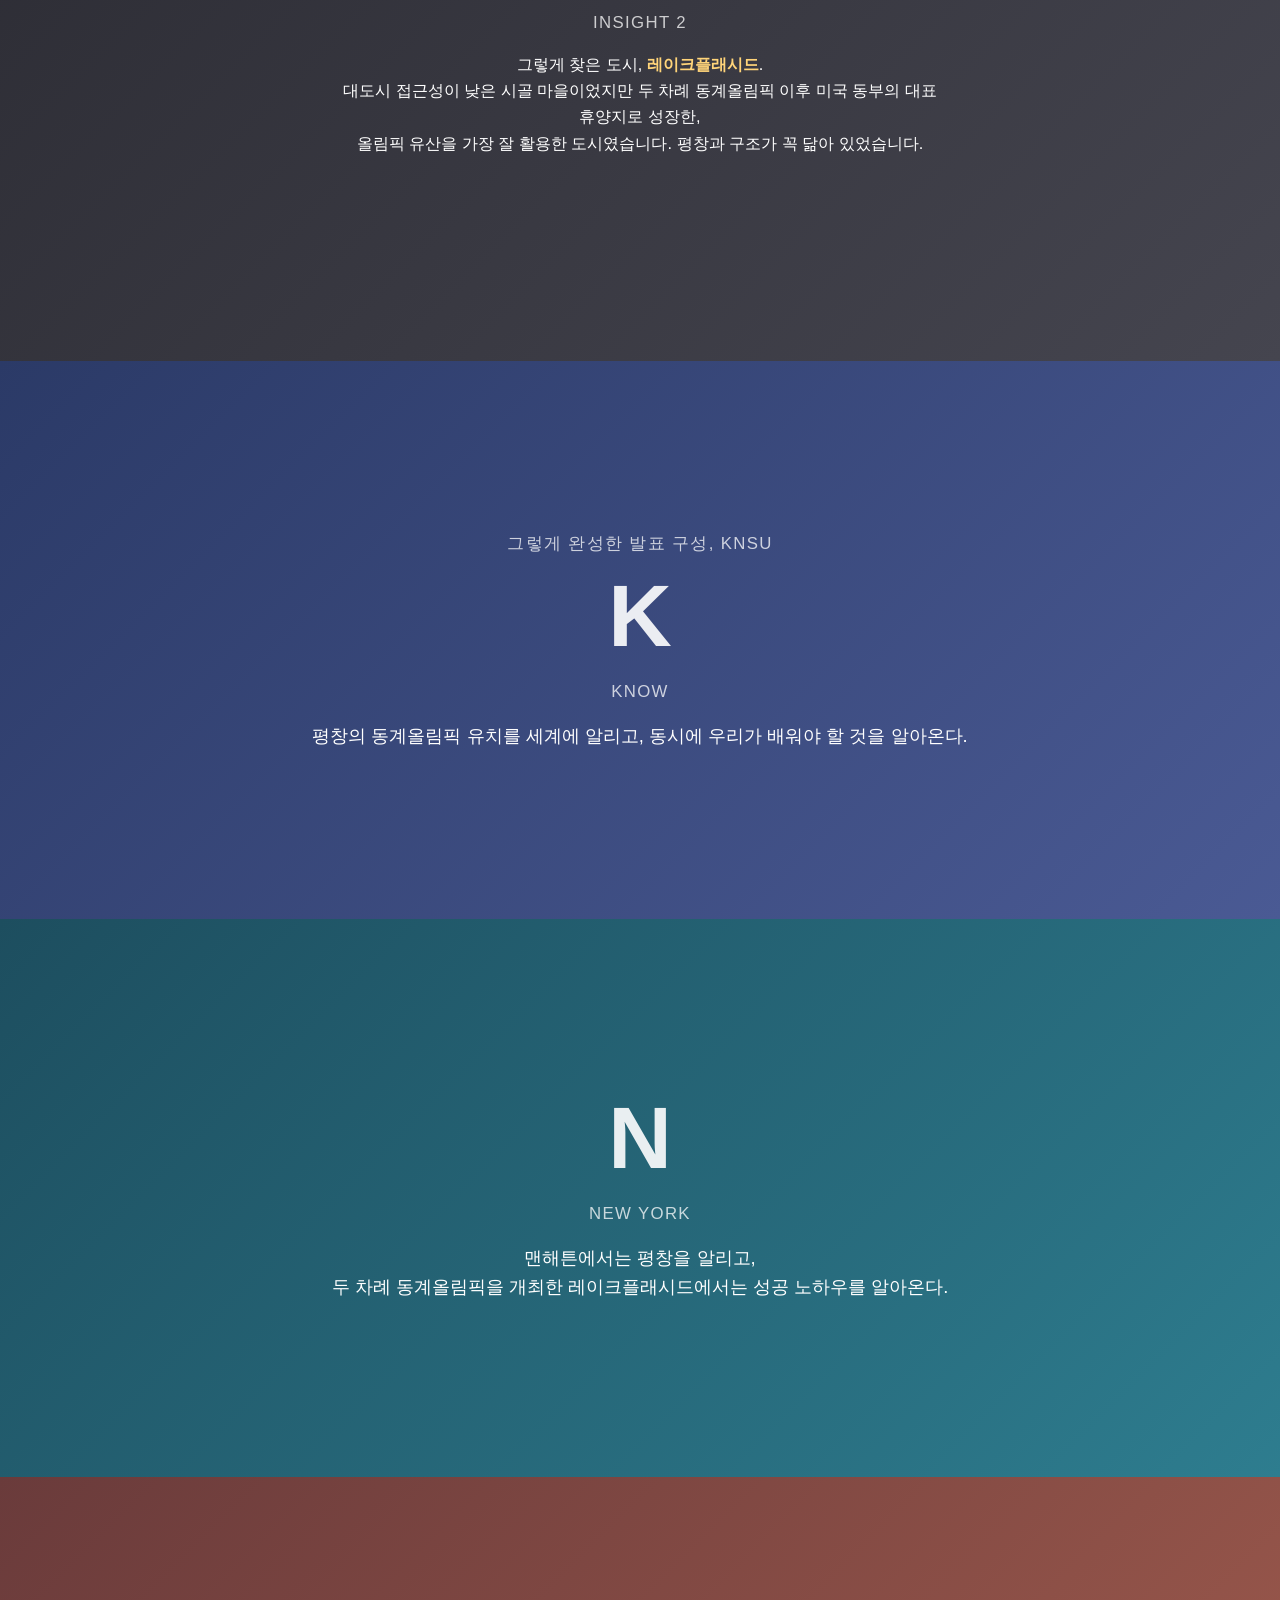
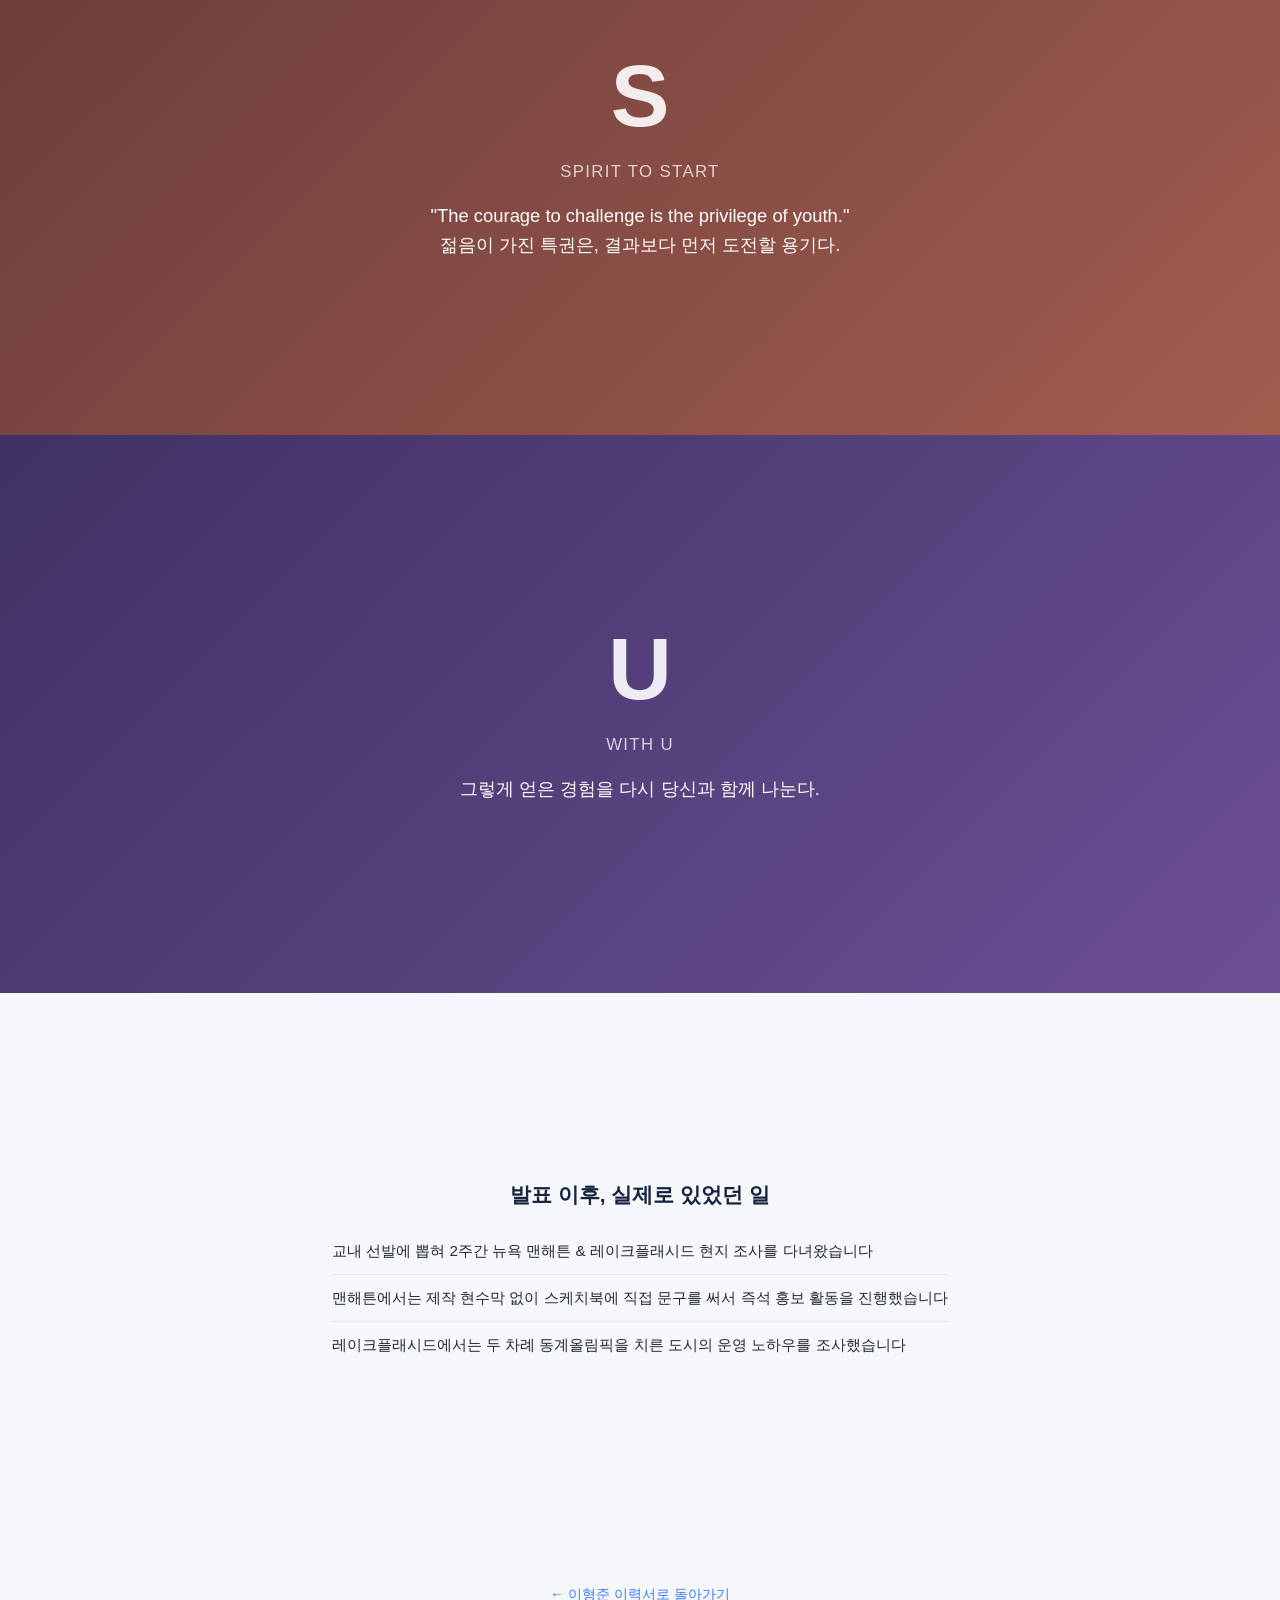
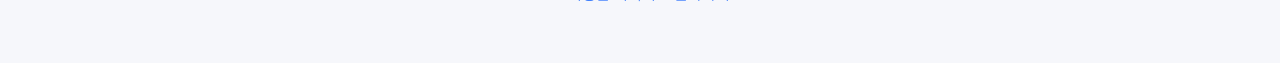
==== commit 6ef48d56: "Add line break in New York description" ====
--- a/projects/knsu-pitch.html
+++ b/projects/knsu-pitch.html
@@ -149,7 +149,7 @@
     <section class="slide slide-n">
         <div class="slide-letter">N</div>
         <p class="slide-word">New York</p>
-        <p class="slide-desc">맨해튼에서는 평창을 알리고, 두 차례 동계올림픽을 개최한 레이크플래시드에서는 성공 노하우를 알아온다.</p>
+        <p class="slide-desc">맨해튼에서는 평창을 알리고,<br> 두 차례 동계올림픽을 개최한 레이크플래시드에서는 성공 노하우를 알아온다.</p>
     </section>
 
     <section class="slide slide-s">
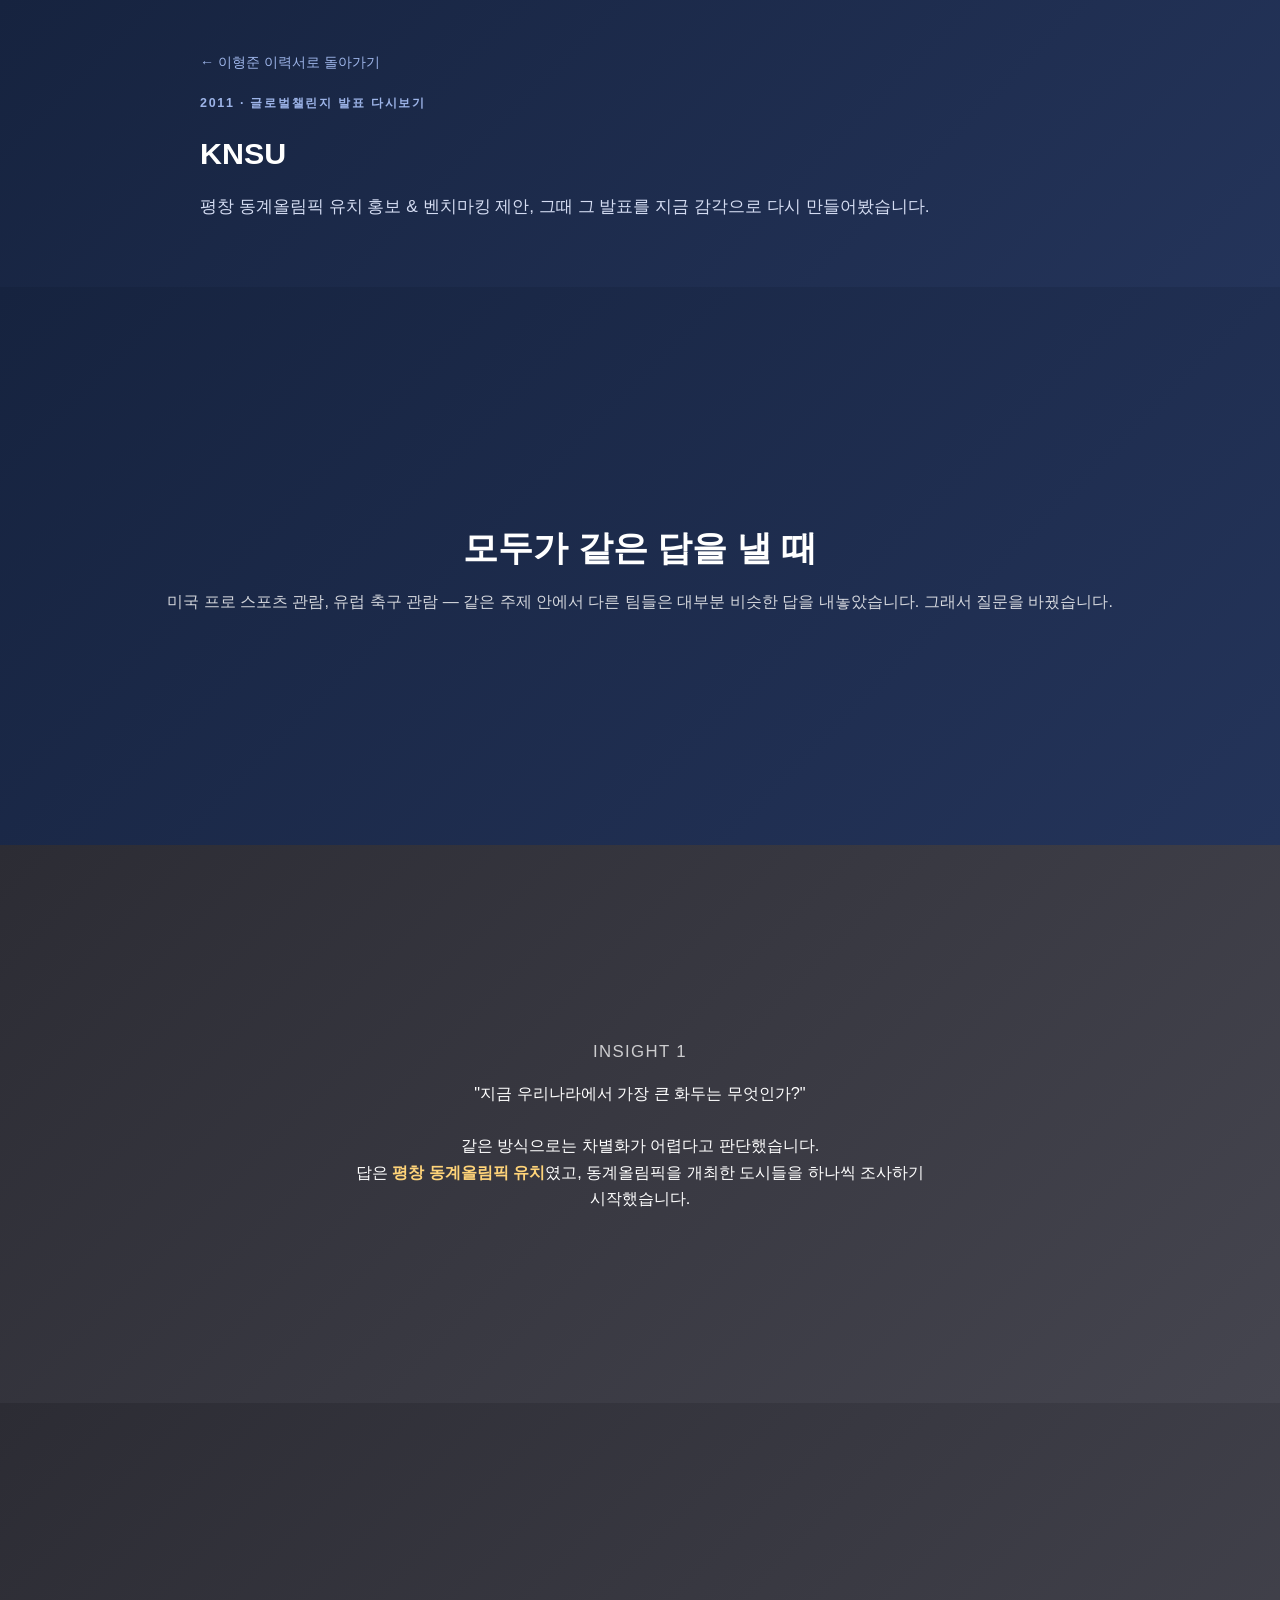
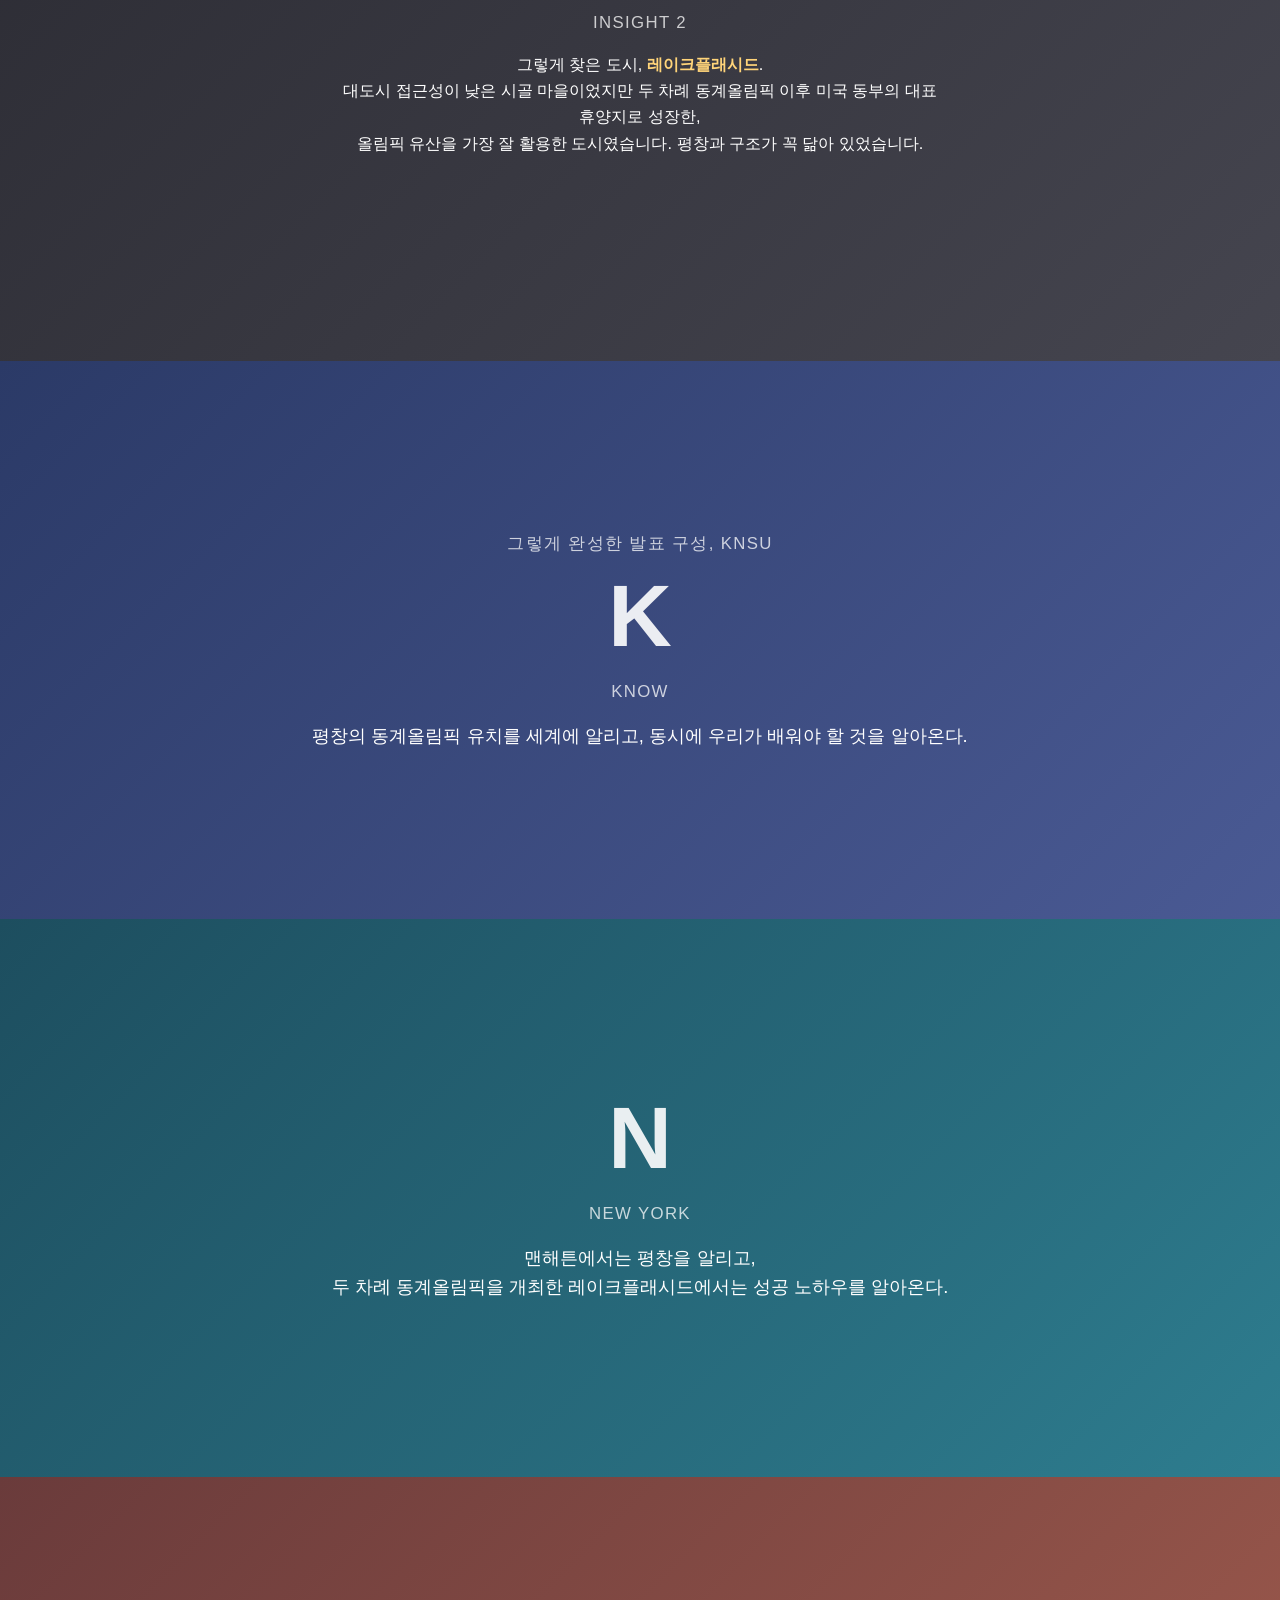
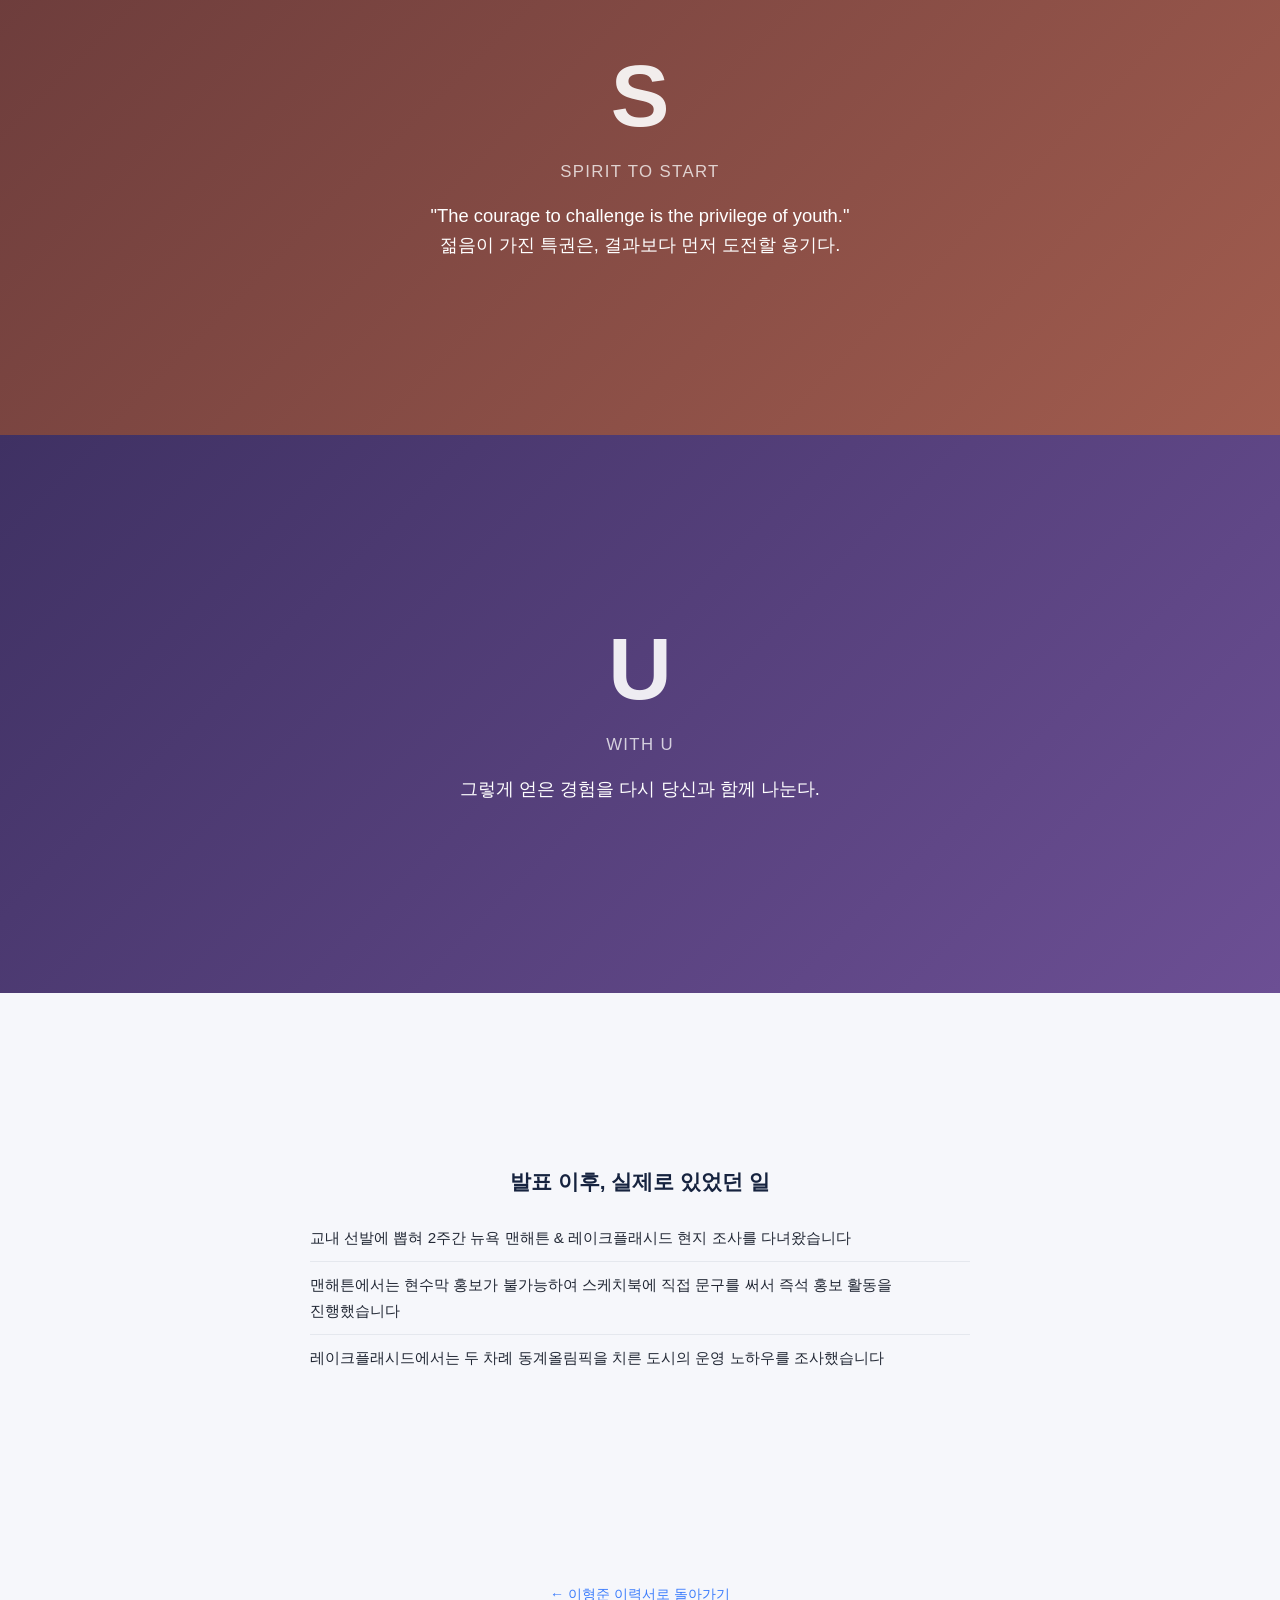
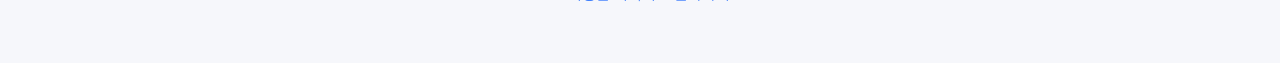
==== commit 87a8efbb: "Clarify promotional activity description in HTML" ====
--- a/projects/knsu-pitch.html
+++ b/projects/knsu-pitch.html
@@ -168,7 +168,7 @@
         <h2>발표 이후, 실제로 있었던 일</h2>
         <ul>
             <li>교내 선발에 뽑혀 2주간 뉴욕 맨해튼 &amp; 레이크플래시드 현지 조사를 다녀왔습니다</li>
-            <li>맨해튼에서는 제작 현수막 없이 스케치북에 직접 문구를 써서 즉석 홍보 활동을 진행했습니다</li>
+            <li>맨해튼에서는 현수막 홍보가 불가능하여 스케치북에 직접 문구를 써서 즉석 홍보 활동을 진행했습니다</li>
             <li>레이크플래시드에서는 두 차례 동계올림픽을 치른 도시의 운영 노하우를 조사했습니다</li>
         </ul>
     </section>
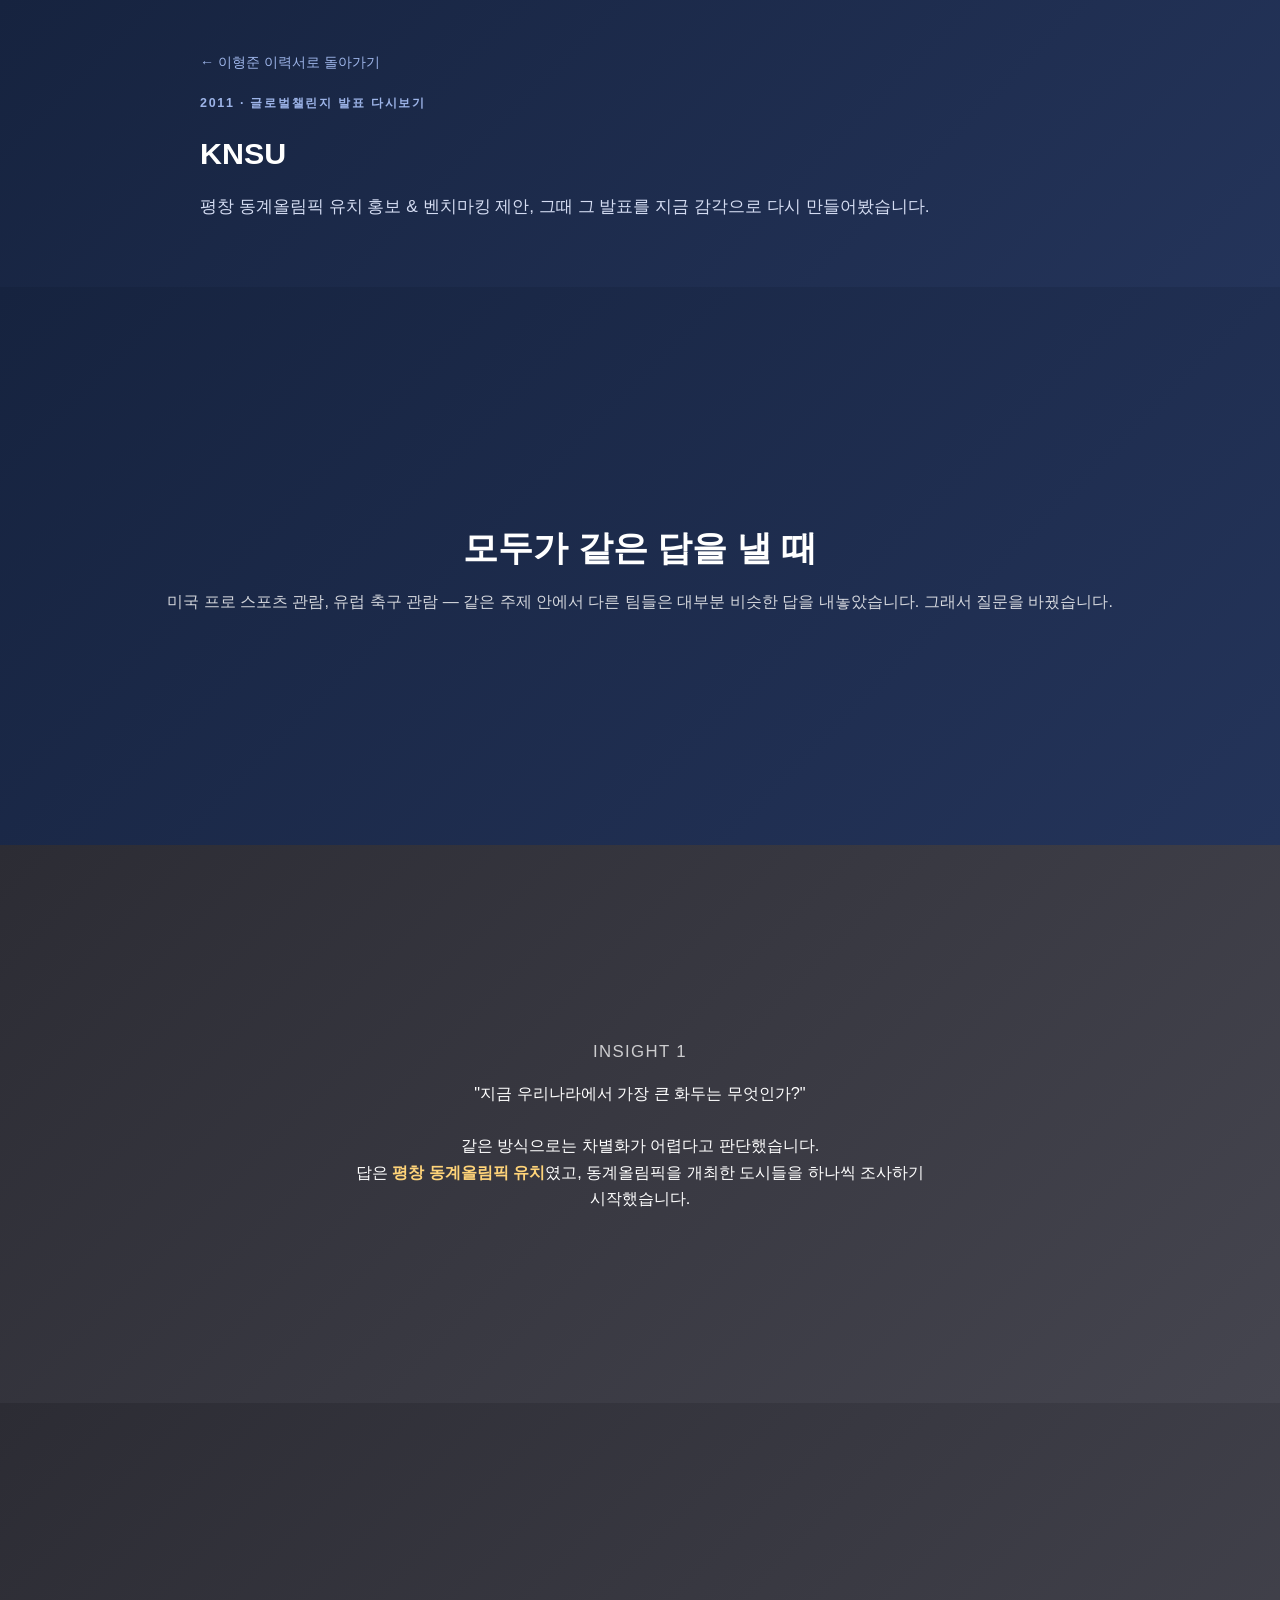
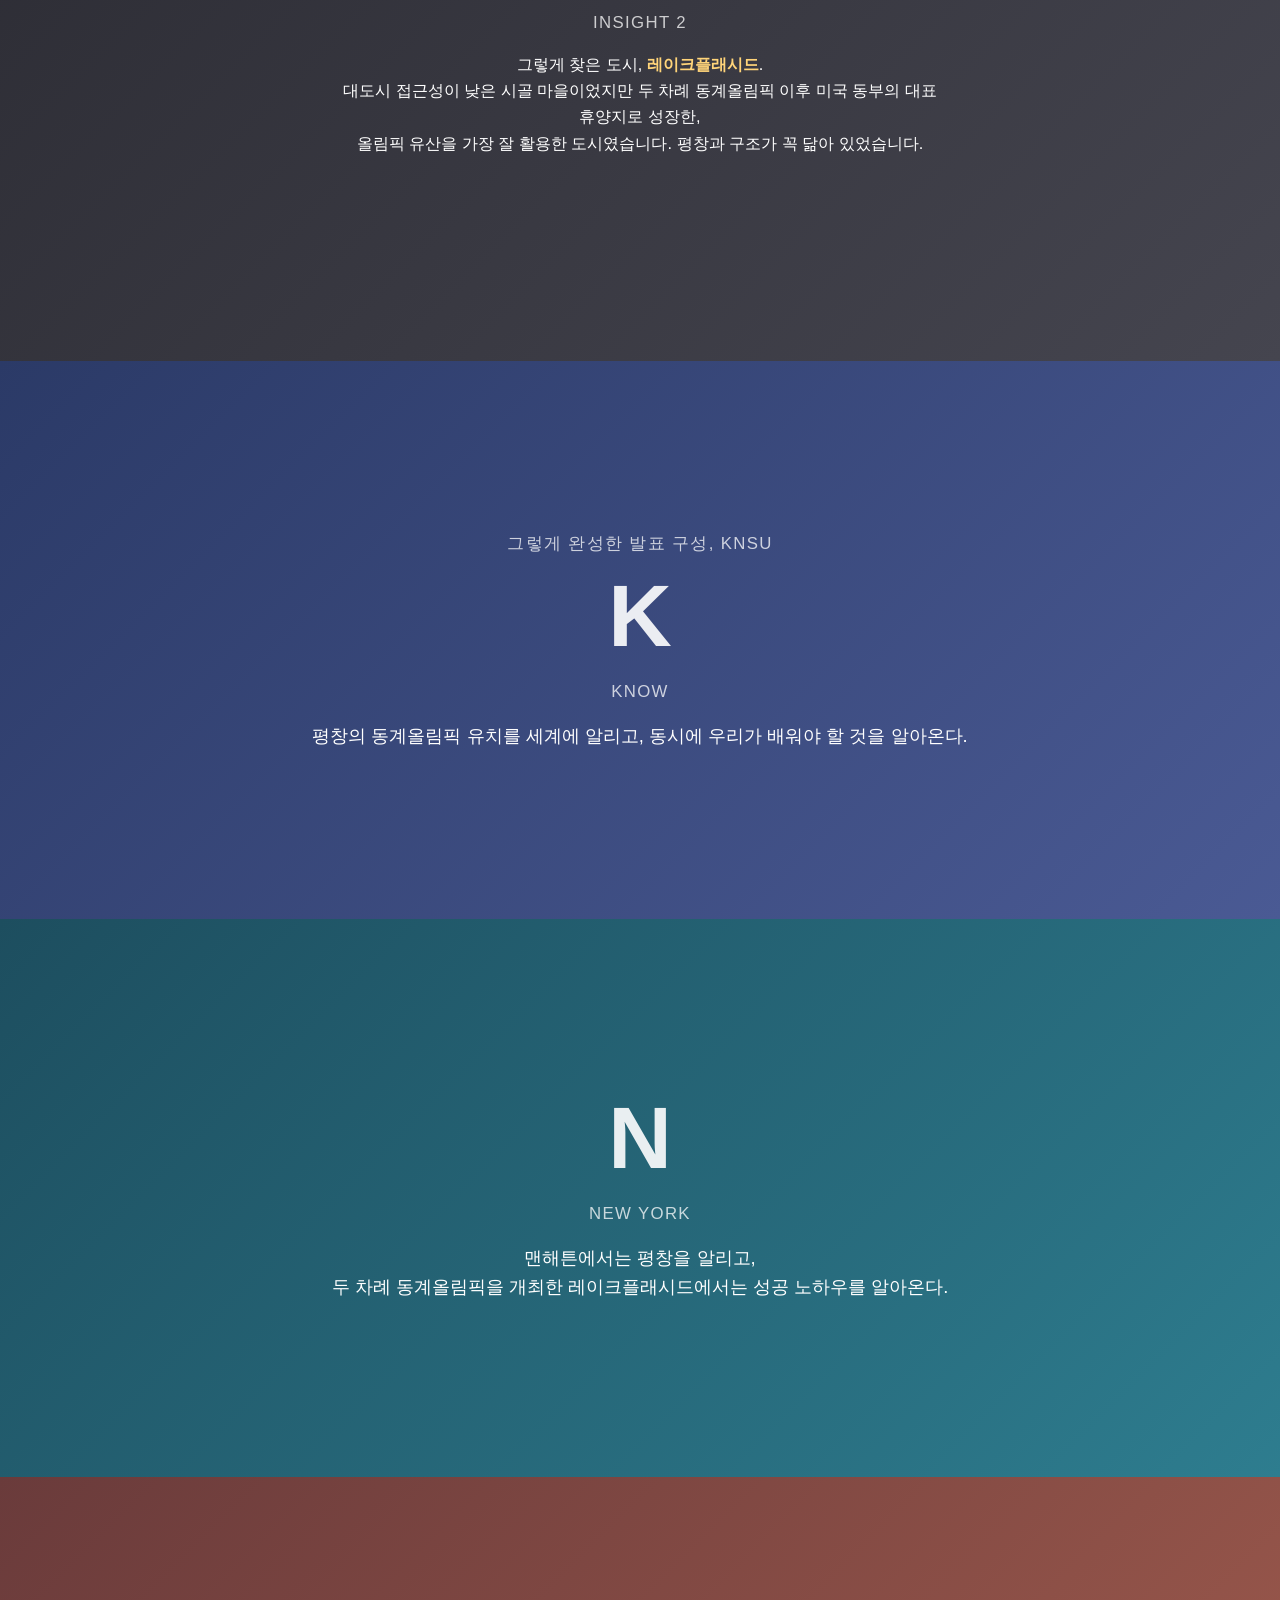
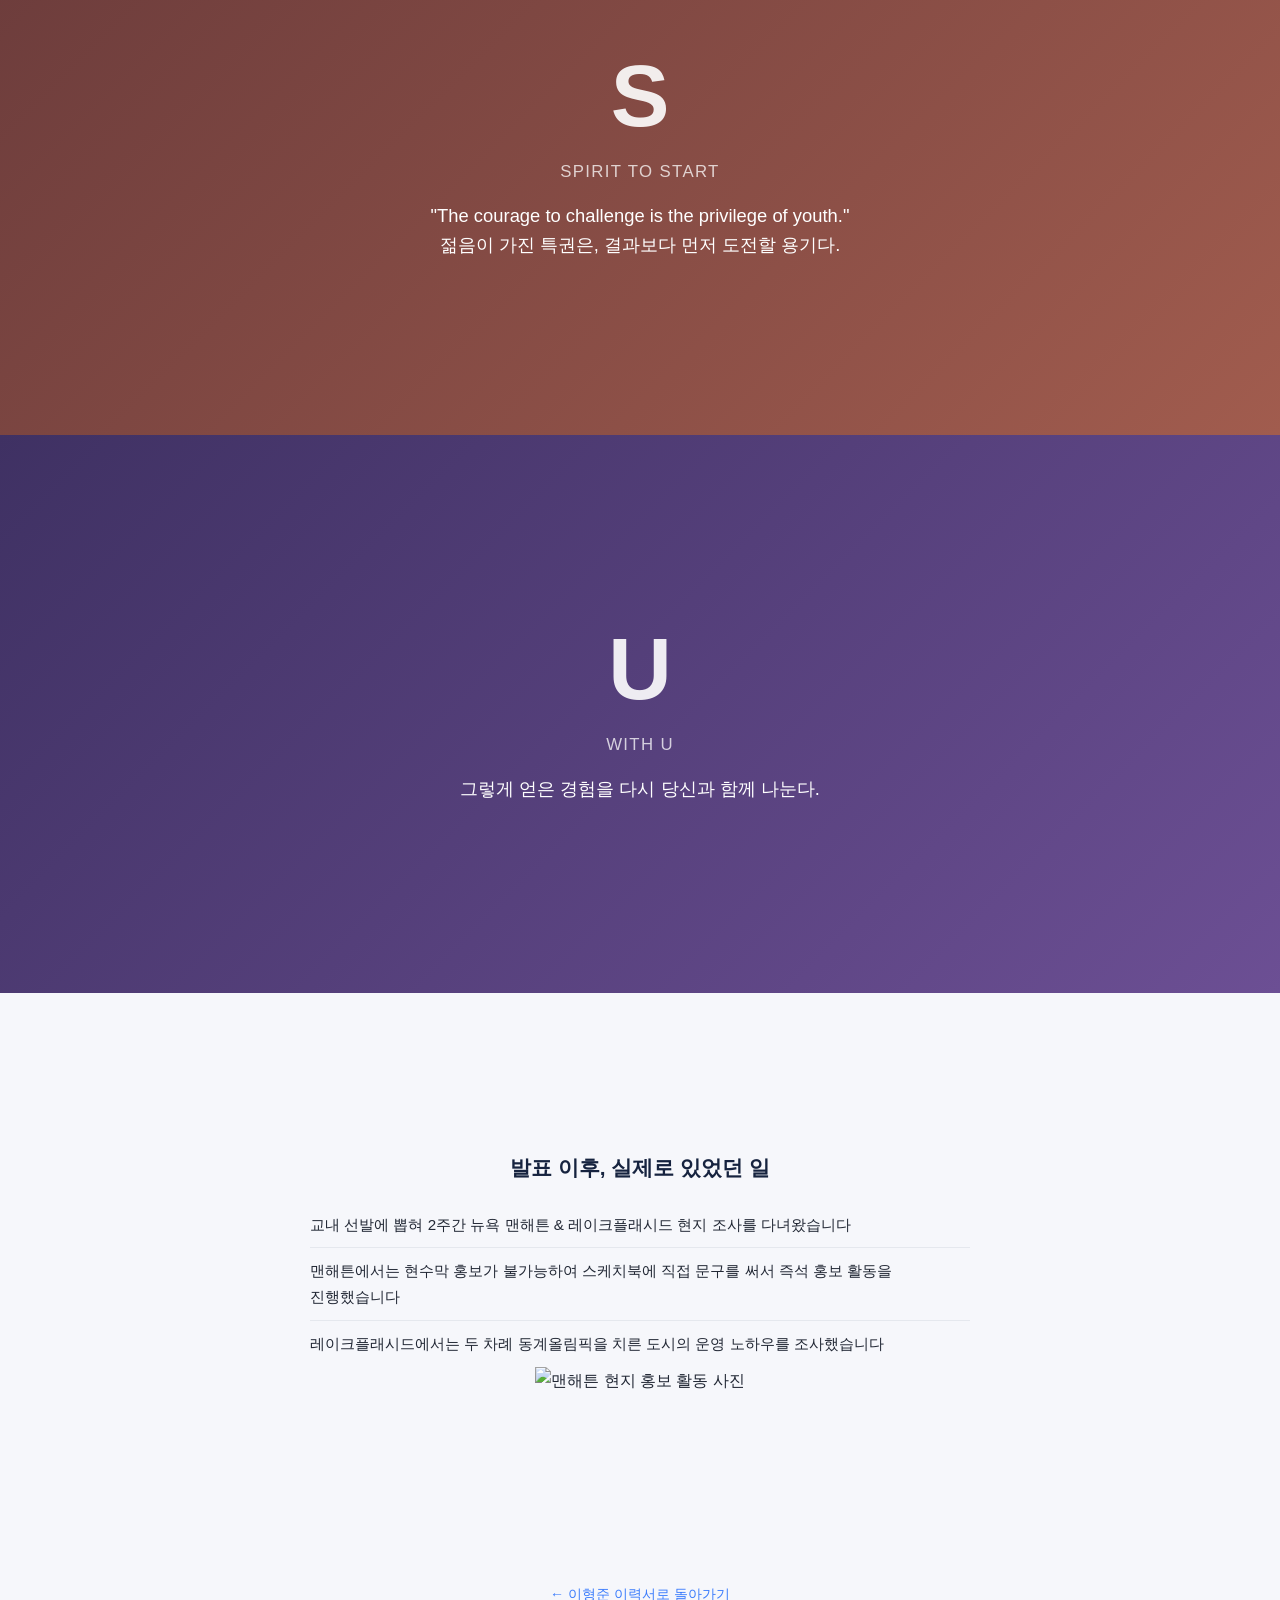
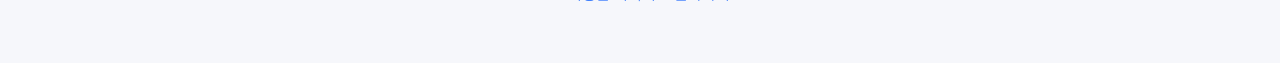
==== commit 53a80e52: "Update knsu-pitch.html" ====
--- a/projects/knsu-pitch.html
+++ b/projects/knsu-pitch.html
@@ -102,6 +102,20 @@
     .slide-outro li:last-child {
         border-bottom: none;
     }
+    .outro-photos {
+        display: grid;
+        grid-template-columns: repeat(auto-fit, minmax(220px, 1fr));
+        gap: 12px;
+        max-width: 660px;
+        margin: 24px auto 0;
+}
+
+    .outro-photos img {
+        width: 100%;
+        height: auto;
+        border-radius: 10px;
+        border: 1px solid var(--line);
+}
 </style>
 </head>
 <body>
@@ -170,7 +184,11 @@
             <li>교내 선발에 뽑혀 2주간 뉴욕 맨해튼 &amp; 레이크플래시드 현지 조사를 다녀왔습니다</li>
             <li>맨해튼에서는 현수막 홍보가 불가능하여 스케치북에 직접 문구를 써서 즉석 홍보 활동을 진행했습니다</li>
             <li>레이크플래시드에서는 두 차례 동계올림픽을 치른 도시의 운영 노하우를 조사했습니다</li>
-        </ul>
+        </ul
+        <div class="outro-photos">
+        <img src="KakaoTalk_Photo_2026-08-18-14-49-18.jpeg/assets/knsu-photo-1.jpg" alt="맨해튼 현지 홍보 활동 사진">
+        
+    </div>
     </section>
 
 </main>
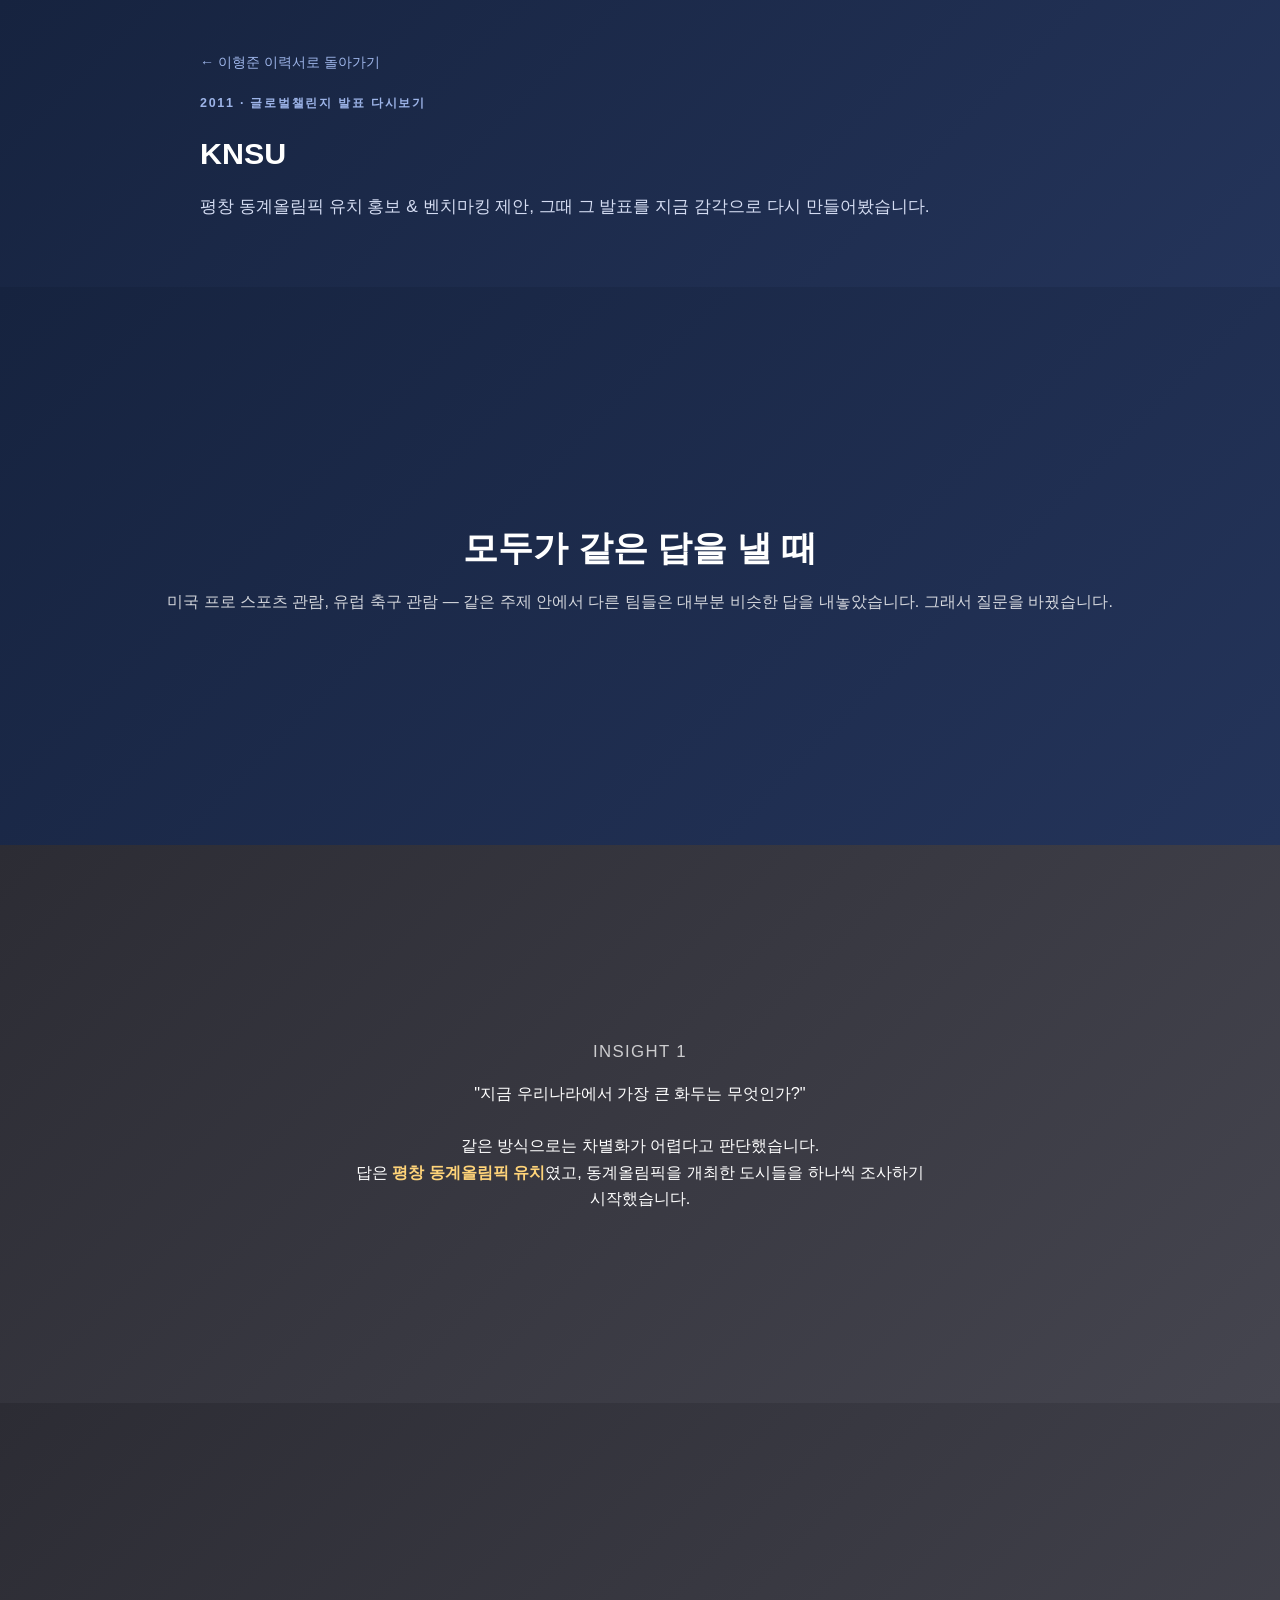
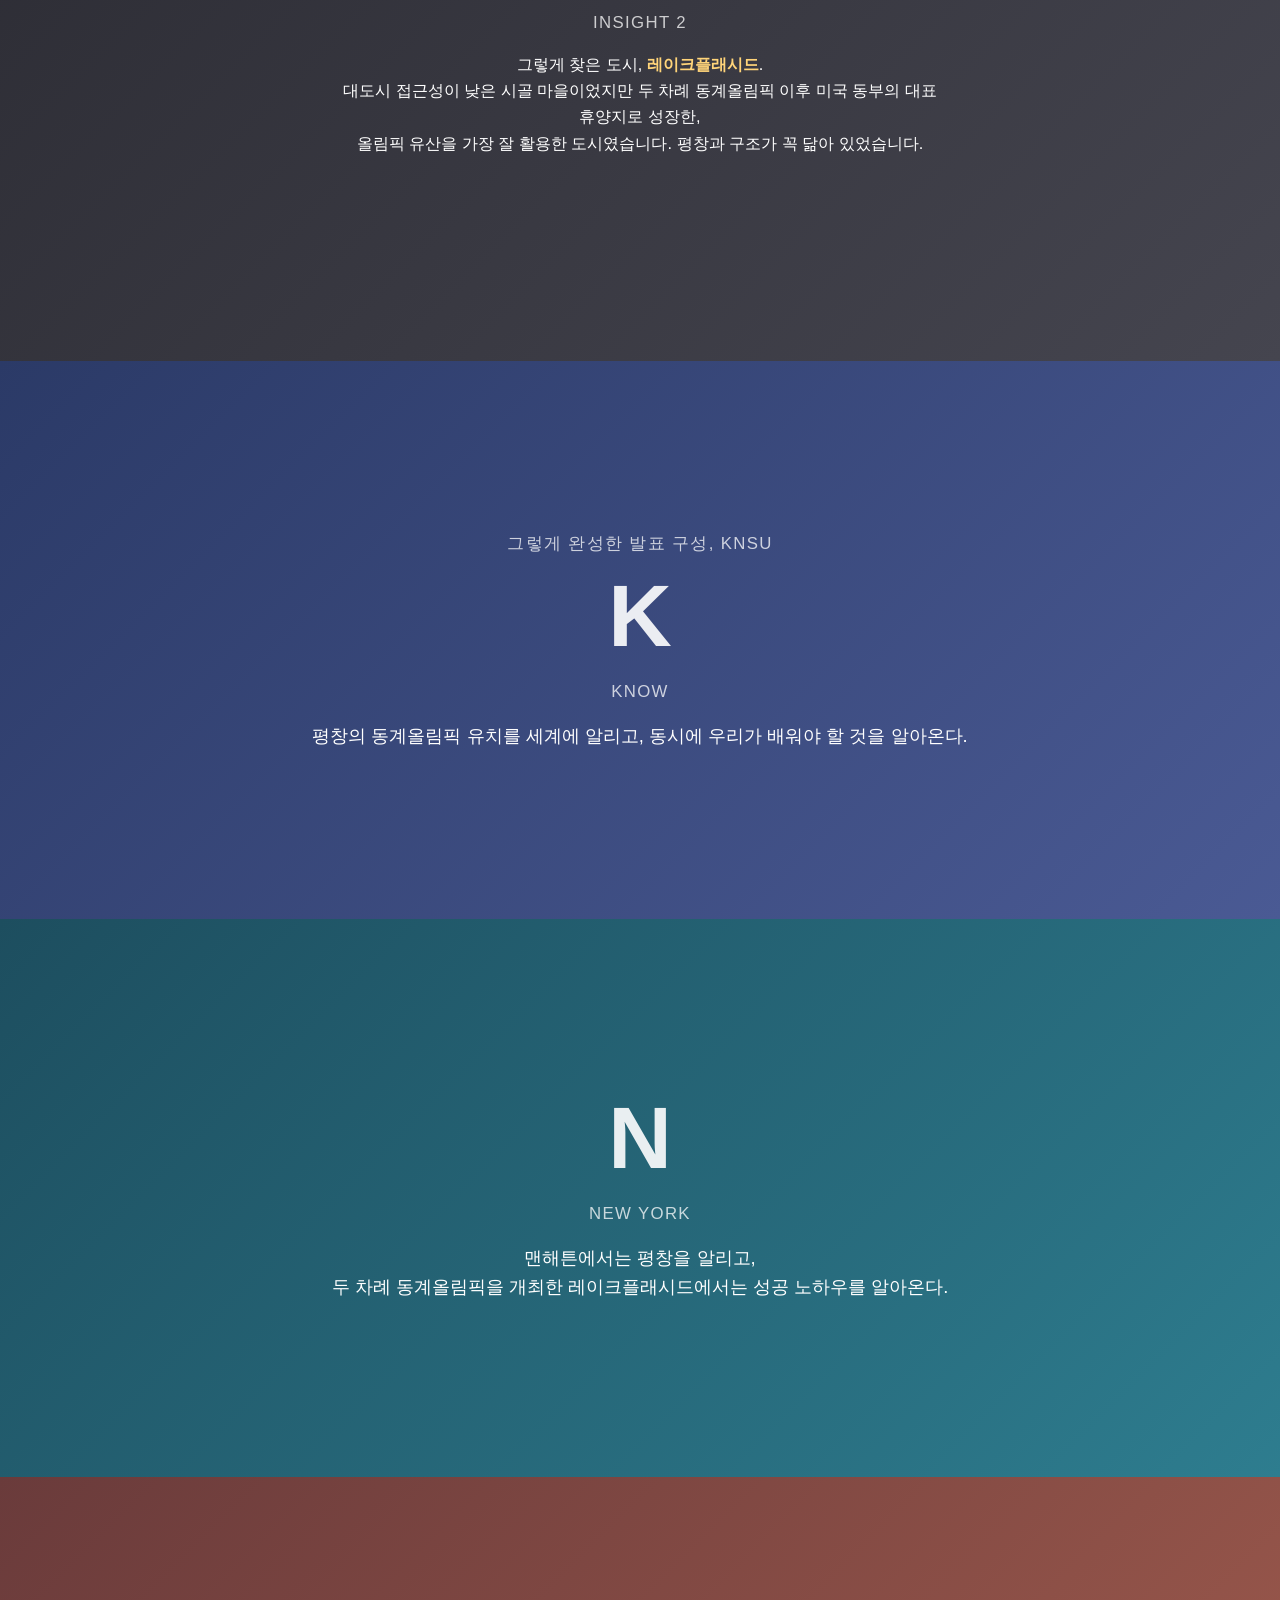
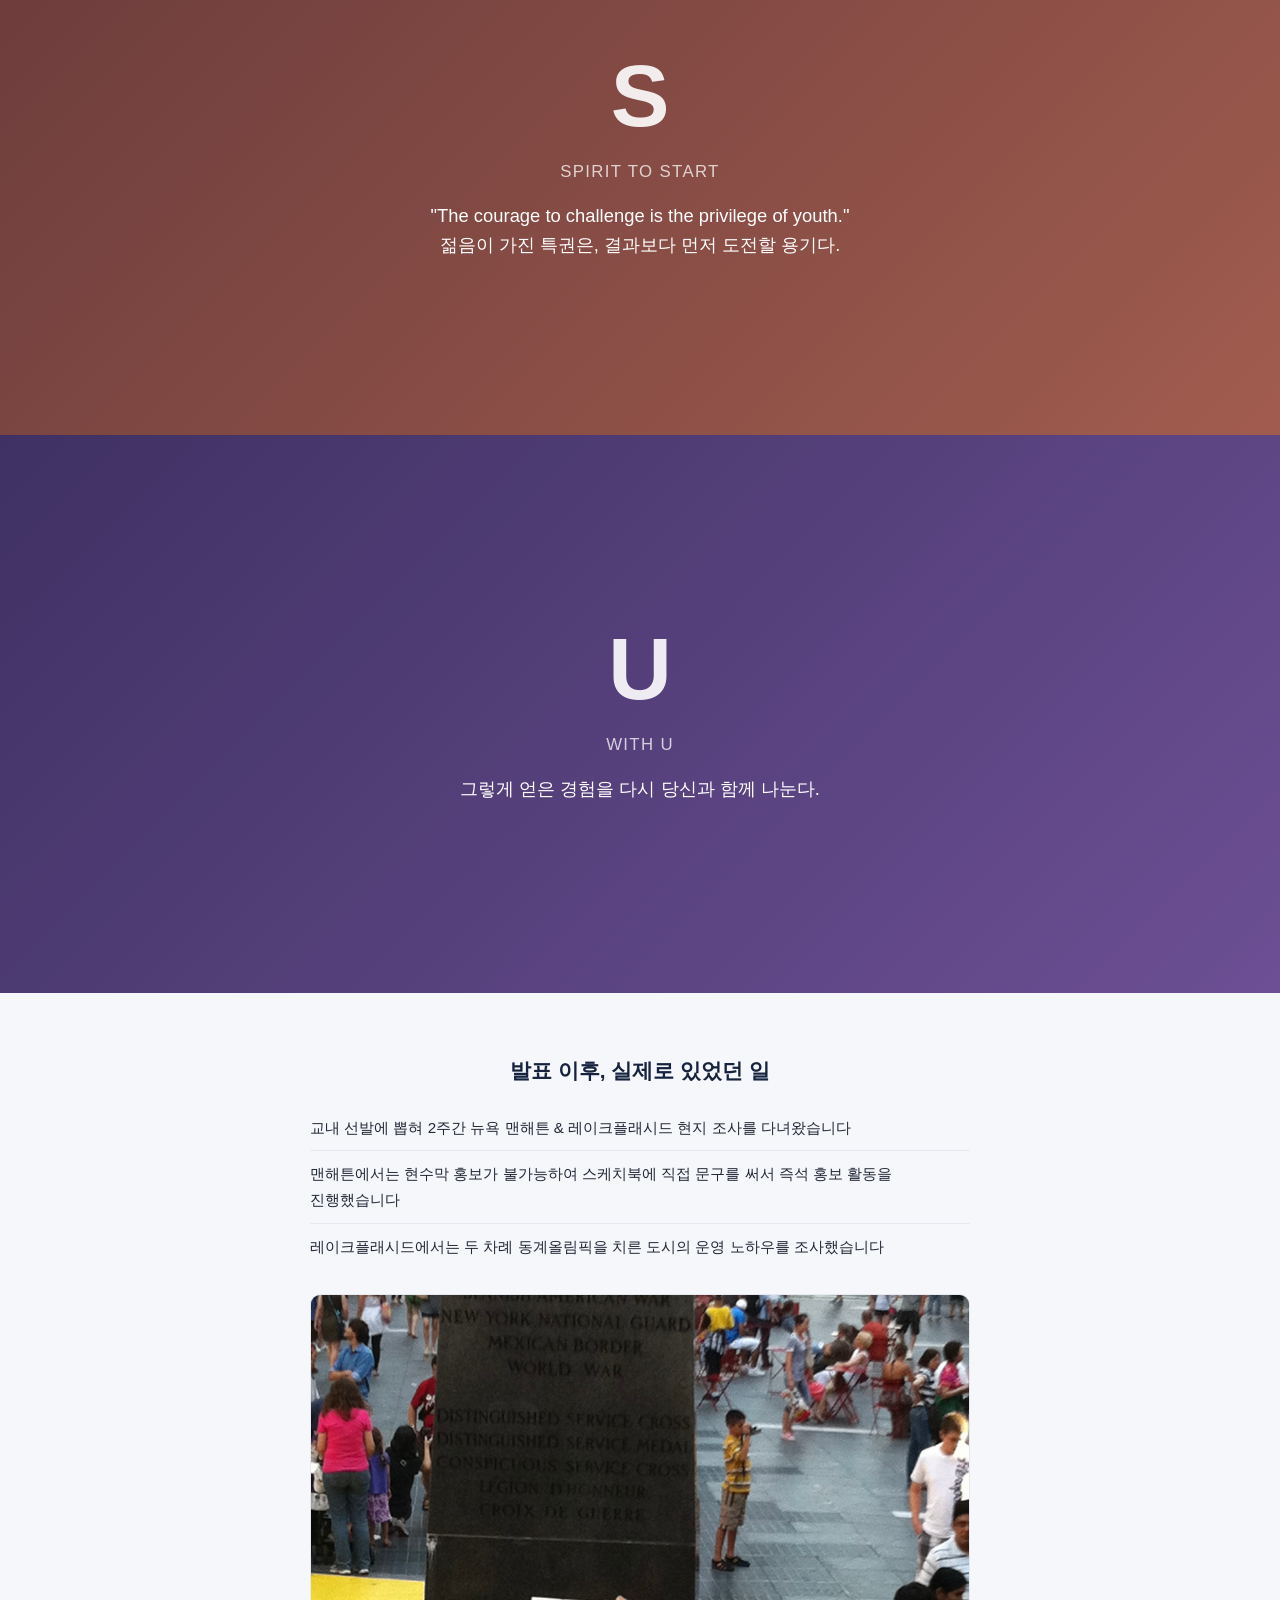
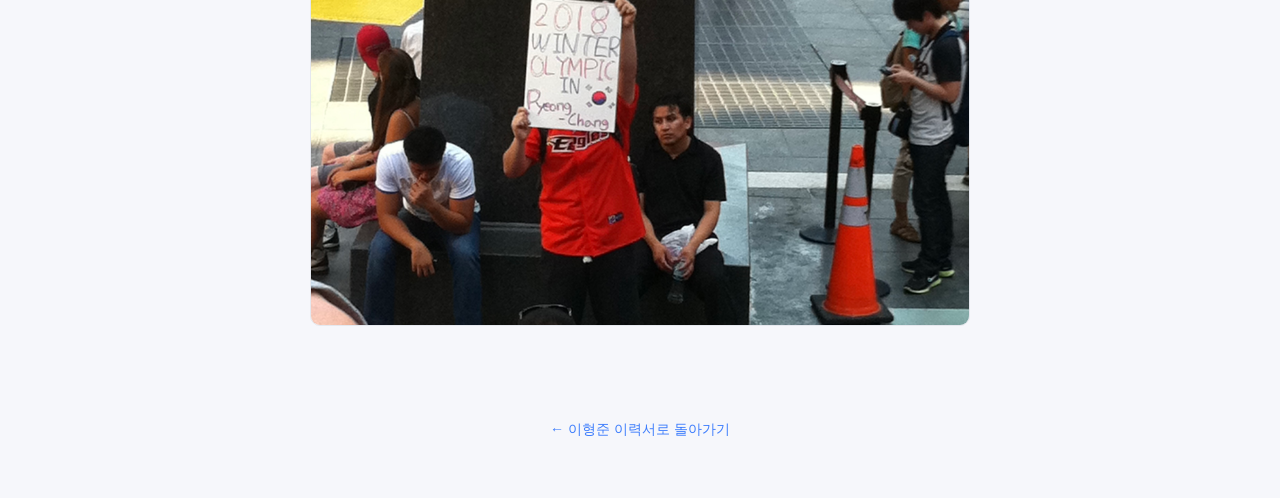
==== commit 53e47f58: "outro 슬라이드 사진 경로 및 닫히지 않은 ul 태그 수정 Co-Authored-By: Claude Sonnet 5 <noreply@anthropic.com>" ====
--- a/projects/knsu-pitch.html
+++ b/projects/knsu-pitch.html
@@ -184,11 +184,10 @@
             <li>교내 선발에 뽑혀 2주간 뉴욕 맨해튼 &amp; 레이크플래시드 현지 조사를 다녀왔습니다</li>
             <li>맨해튼에서는 현수막 홍보가 불가능하여 스케치북에 직접 문구를 써서 즉석 홍보 활동을 진행했습니다</li>
             <li>레이크플래시드에서는 두 차례 동계올림픽을 치른 도시의 운영 노하우를 조사했습니다</li>
-        </ul
+        </ul>
         <div class="outro-photos">
-        <img src="KakaoTalk_Photo_2026-08-18-14-49-18.jpeg/assets/knsu-photo-1.jpg" alt="맨해튼 현지 홍보 활동 사진">
-        
-    </div>
+            <img src="../assets/KakaoTalk_Photo_2026-08-18-14-49-18.jpeg" alt="맨해튼 현지 홍보 활동 사진">
+        </div>
     </section>
 
 </main>
